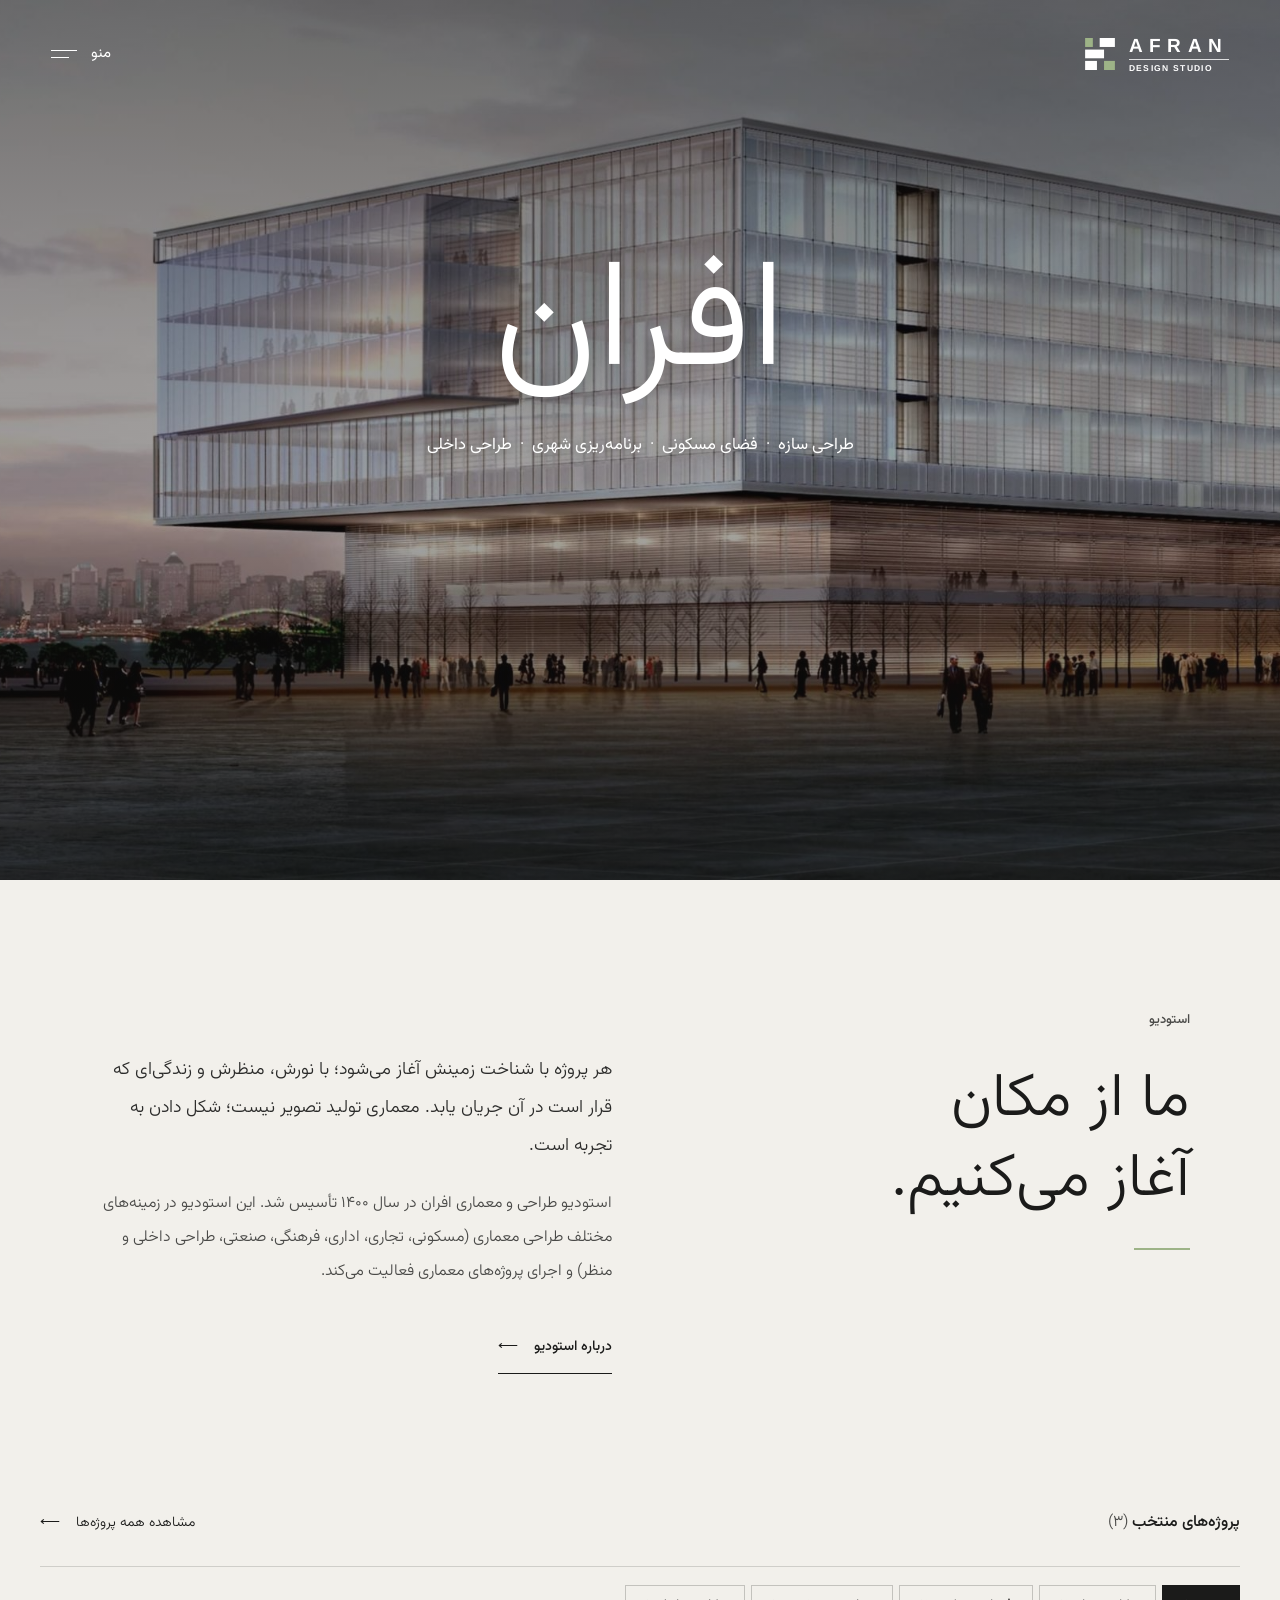
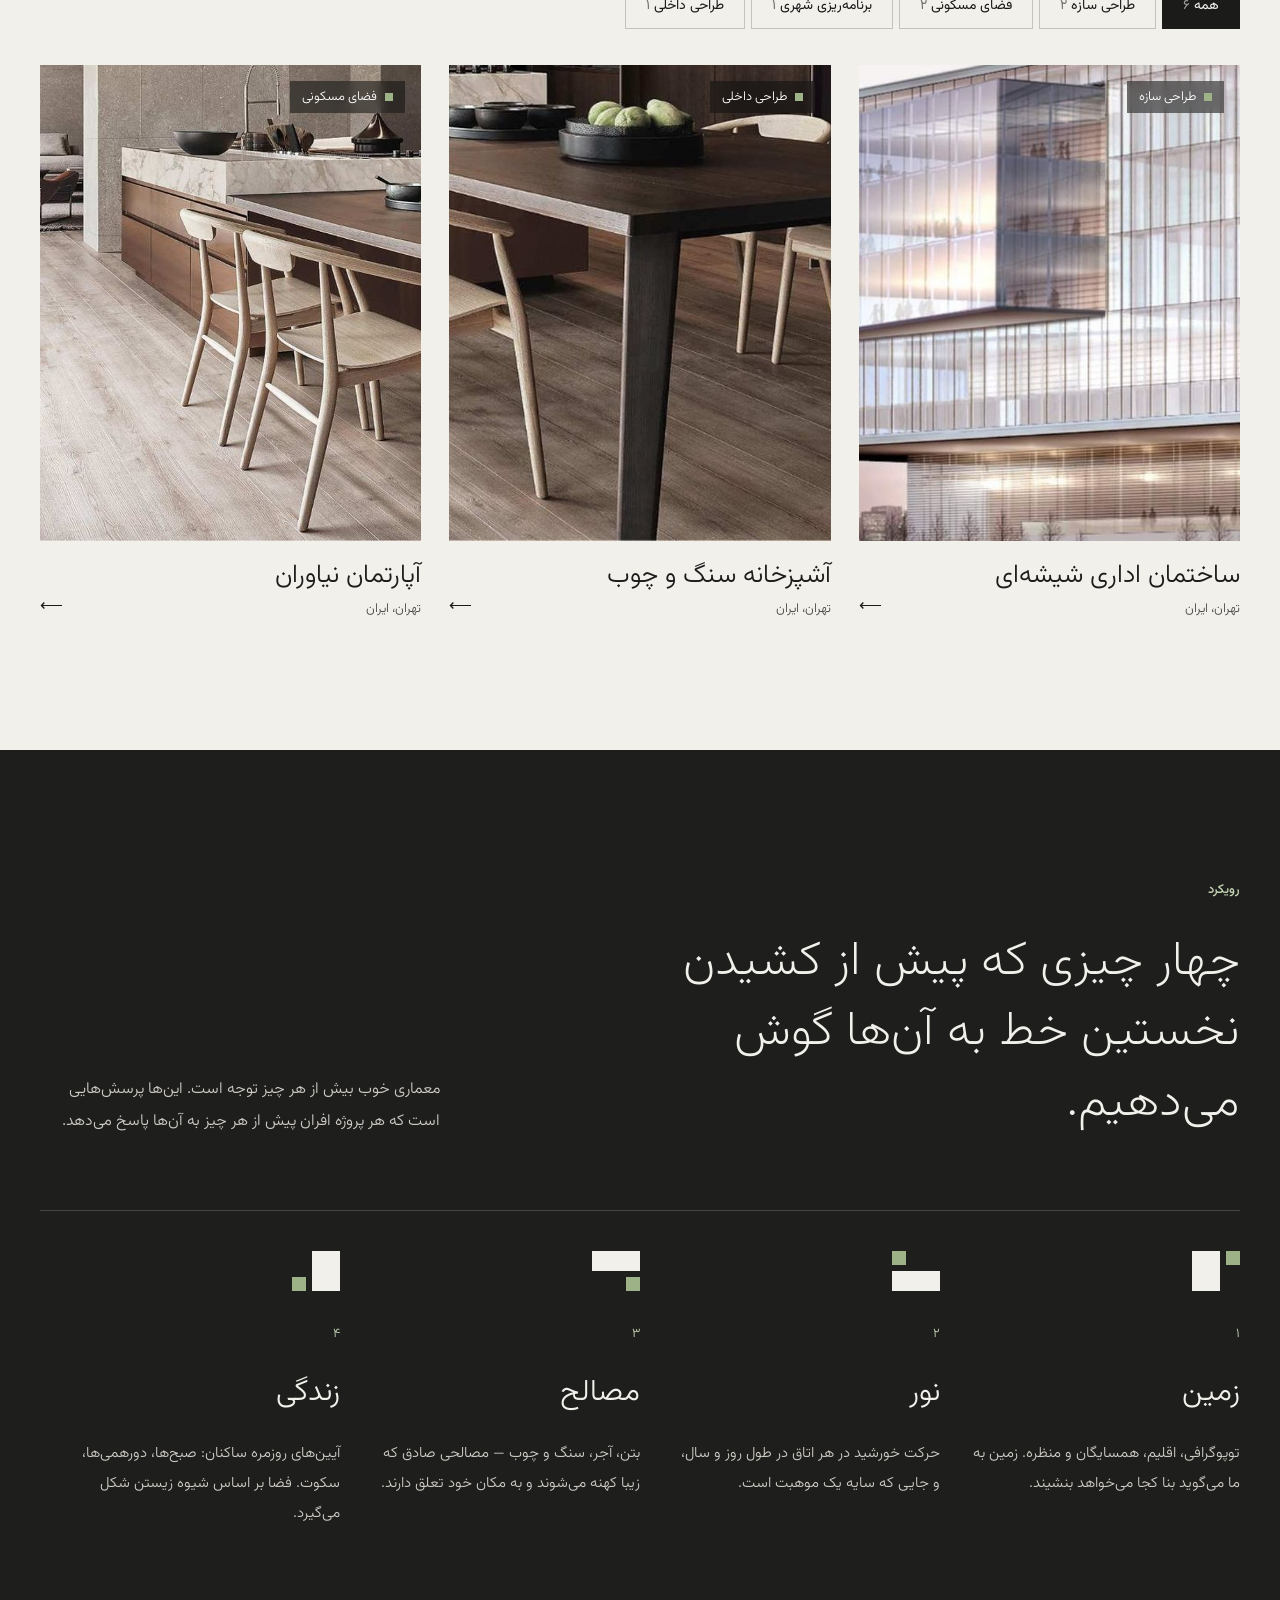
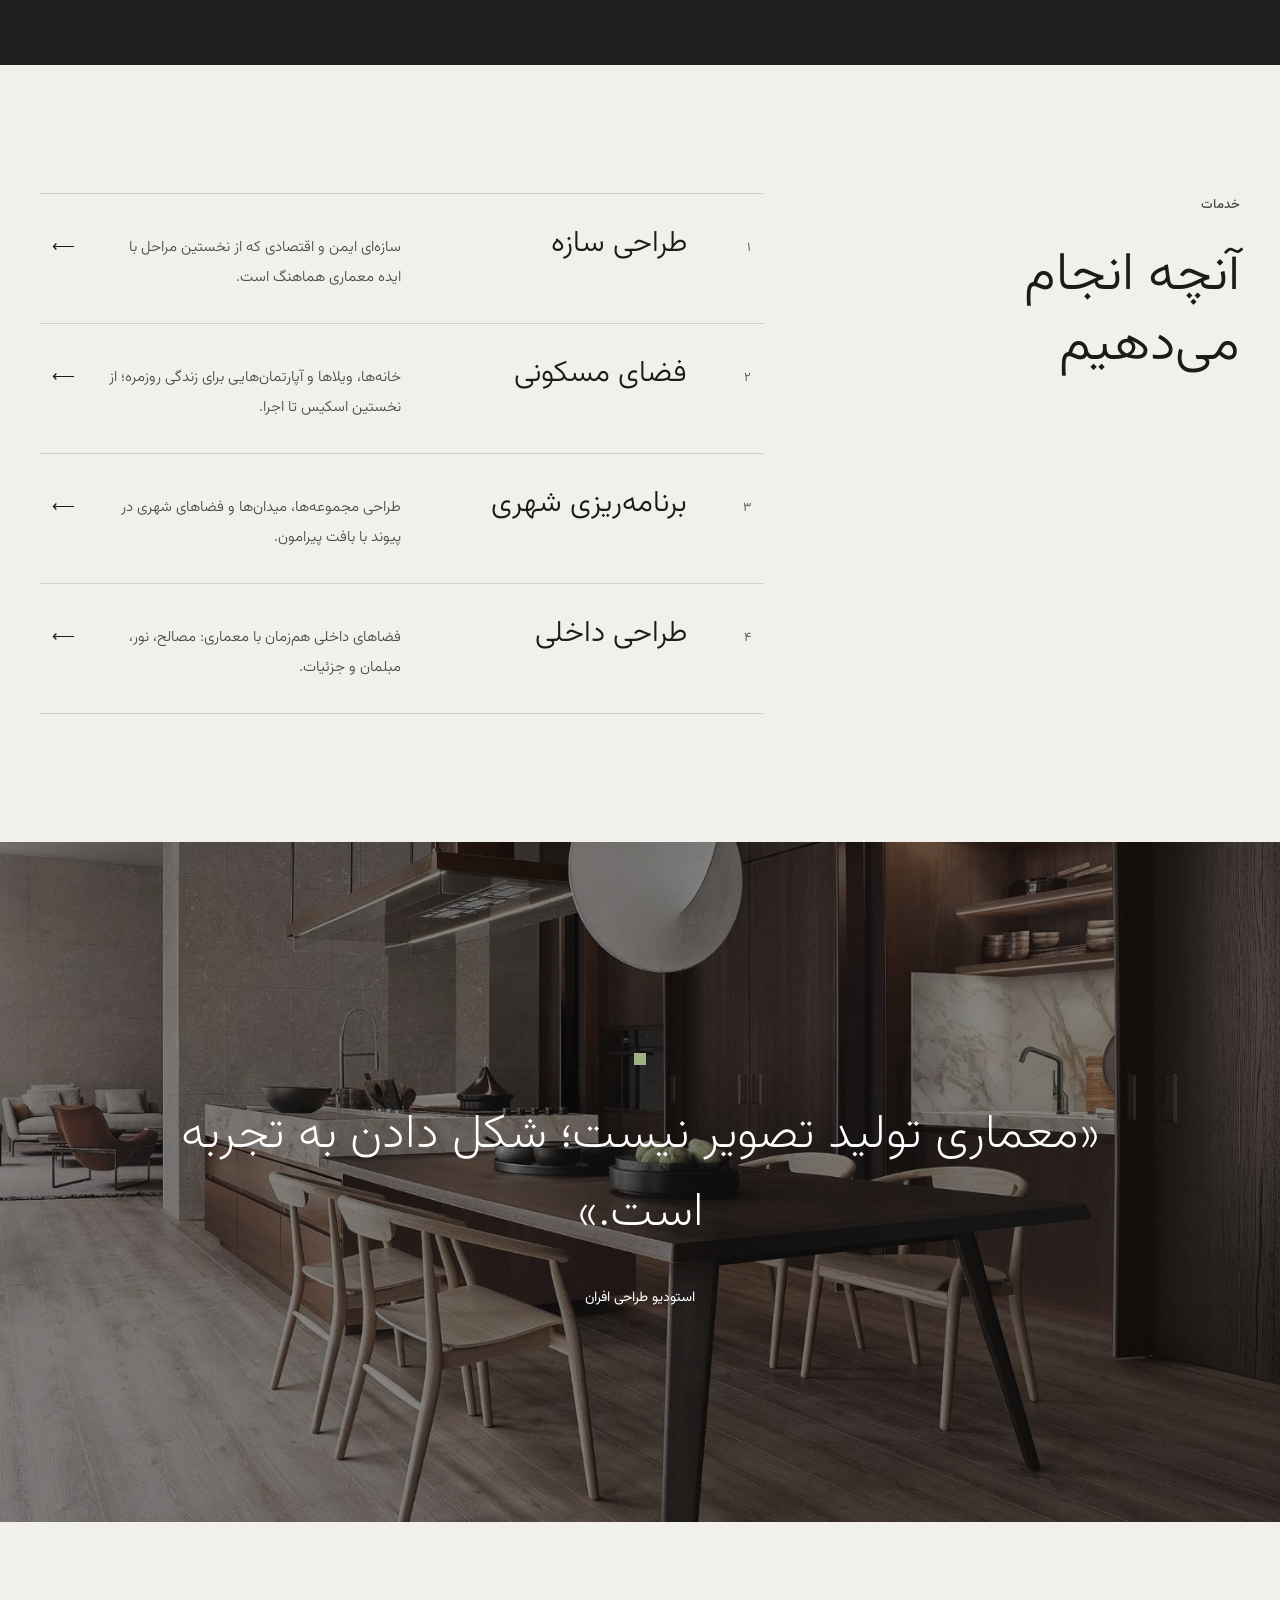
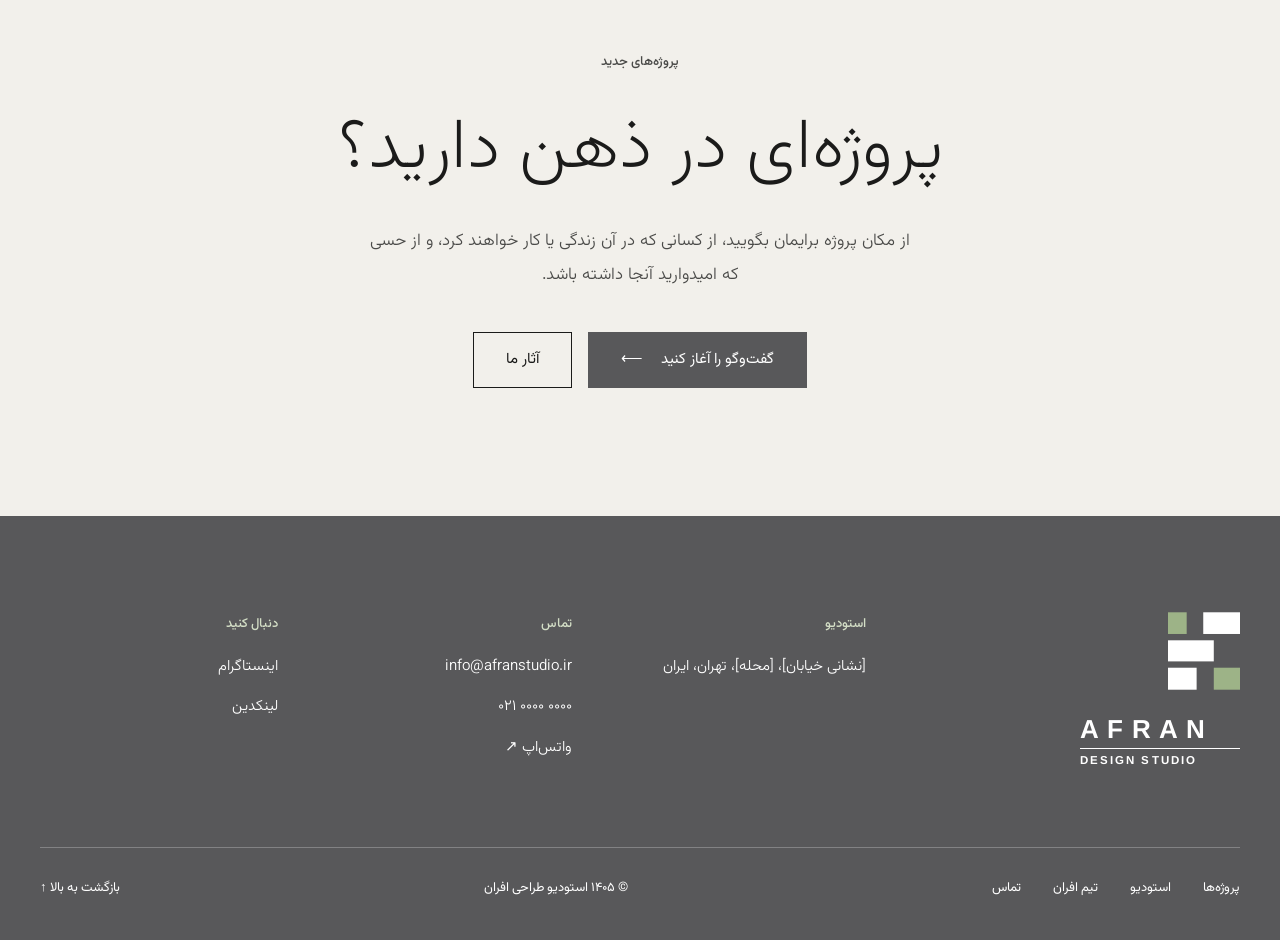
==== index.html @ 14a71261 "Add Persian RTL website pages, styles and scripts Home, projects index with service filters and grid" ====
<!doctype html>
<html lang="fa" dir="rtl">
<head>
  <meta charset="utf-8">
  <meta name="viewport" content="width=device-width, initial-scale=1">
  <title>استودیو طراحی و معماری افران</title>
  <meta name="description" content="استودیو طراحی و معماری افران — طراحی سازه، فضای مسکونی، برنامه‌ریزی شهری و طراحی داخلی.">
  <meta name="theme-color" content="#58585A">
  <meta property="og:type" content="website">
  <meta property="og:title" content="استودیو طراحی و معماری افران">
  <meta property="og:image" content="assets/images/projects/glass-office-dusk.jpg">
  <link rel="icon" href="assets/images/site/favicon.svg" type="image/svg+xml">
  <link rel="preload" href="assets/fonts/vazirmatn-arabic-300-normal.woff2" as="font" type="font/woff2" crossorigin>
  <link rel="stylesheet" href="assets/css/main.css">
</head>
<body data-page="home">
  <a class="skip-link" href="#main">پرش به محتوا</a>
  <div data-header="over"></div>

  <main id="main">
    <section class="hero" aria-labelledby="hero-title">
      <img class="hero__img" data-src="hero.image" data-alt="hero.image_alt" src="assets/images/projects/glass-office-dusk.jpg" alt="" fetchpriority="high">
      <div class="hero__shade"></div>
      <div class="hero__center">
        <h1 class="hero__title" id="hero-title" data-text="hero.title">افران</h1>
        <p class="hero__subtitle" data-text="hero.subtitle"></p>
      </div>
    </section>

    <section class="section container container--narrow">
      <div class="intro">
        <div class="intro__head">
          <span class="eyebrow">استودیو</span>
          <h2 class="h-1 pre-line" data-text="intro.heading"></h2>
          <span class="rule"></span>
        </div>
        <div class="intro__body">
          <p class="lead" data-text="intro.lead"></p>
          <p class="text" data-text="intro.text"></p>
          <a class="link-arrow" href="studio.html">درباره استودیو <span aria-hidden="true">⟵</span></a>
        </div>
      </div>
    </section>

    <section class="container" style="padding-bottom: var(--section)" aria-labelledby="projects-title">
      <div class="section-head">
        <h2 class="section-head__title"><span id="projects-title" data-text="projects_heading">پروژه‌های منتخب</span> <span class="section-head__count" id="home-count"></span></h2>
        <a href="projects.html">مشاهده همه پروژه‌ها <span aria-hidden="true">⟵</span></a>
      </div>
      <div class="chips" id="home-filters" role="group" aria-label="فیلتر بر اساس خدمت" style="padding: 18px 0 36px"></div>
      <div class="cards" id="home-cards" aria-live="polite"></div>
    </section>

    <section class="dark" id="approach" aria-labelledby="approach-title">
      <div class="container section">
        <div class="approach__head">
          <div style="flex: 1 1 420px">
            <span class="eyebrow">رویکرد</span>
            <h2 class="approach__heading" id="approach-title" data-text="approach.heading"></h2>
          </div>
          <p class="approach__text" data-text="approach.text"></p>
        </div>
        <div class="approach__grid" id="principles"></div>
      </div>
    </section>

    <section class="section container" id="services" aria-labelledby="services-title">
      <div class="services">
        <div class="services__head">
          <span class="eyebrow">خدمات</span>
          <h2 class="h-2" id="services-title" data-text="services_heading"></h2>
        </div>
        <div class="services__list" id="services-list"></div>
      </div>
    </section>

    <section class="quote-band">
      <img data-src="quote.image" data-alt="quote.image_alt" src="assets/images/projects/stone-wood-kitchen.jpg" alt="" loading="lazy">
      <div class="quote-band__shade"></div>
      <figure>
        <span class="dot" style="width: 12px; height: 12px"></span>
        <blockquote data-text="quote.text" data-quote></blockquote>
        <figcaption data-text="quote.caption"></figcaption>
      </figure>
    </section>

    <section class="section container container--narrow cta">
      <span class="eyebrow">پروژه‌های جدید</span>
      <h2 class="cta__heading" data-text="cta.heading"></h2>
      <p class="cta__text" data-text="cta.text"></p>
      <div class="cta__actions">
        <a class="btn" href="contact.html">گفت‌وگو را آغاز کنید <span aria-hidden="true">⟵</span></a>
        <a class="btn btn--outline" href="projects.html">آثار ما</a>
      </div>
    </section>
  </main>

  <div data-footer></div>
  <script src="assets/js/app.js" defer></script>
</body>
</html>
---- assets/css/main.css ----
/* ==========================================================================
   Afran Design Studio — main stylesheet (RTL, Persian)
   ========================================================================== */

/* ---------- Fonts (self-hosted) ---------- */
@font-face { font-family: "Vazirmatn"; font-style: normal; font-display: swap; font-weight: 200; src: url(../fonts/vazirmatn-arabic-200-normal.woff2) format("woff2"); unicode-range: U+0600-06FF, U+0750-077F, U+0870-08FF, U+200C-200E, U+2010-2011, U+204F, U+2E41, U+FB50-FDFF, U+FE70-FEFC; }
@font-face { font-family: "Vazirmatn"; font-style: normal; font-display: swap; font-weight: 300; src: url(../fonts/vazirmatn-arabic-300-normal.woff2) format("woff2"); unicode-range: U+0600-06FF, U+0750-077F, U+0870-08FF, U+200C-200E, U+2010-2011, U+204F, U+2E41, U+FB50-FDFF, U+FE70-FEFC; }
@font-face { font-family: "Vazirmatn"; font-style: normal; font-display: swap; font-weight: 400; src: url(../fonts/vazirmatn-arabic-400-normal.woff2) format("woff2"); unicode-range: U+0600-06FF, U+0750-077F, U+0870-08FF, U+200C-200E, U+2010-2011, U+204F, U+2E41, U+FB50-FDFF, U+FE70-FEFC; }
@font-face { font-family: "Vazirmatn"; font-style: normal; font-display: swap; font-weight: 500; src: url(../fonts/vazirmatn-arabic-500-normal.woff2) format("woff2"); unicode-range: U+0600-06FF, U+0750-077F, U+0870-08FF, U+200C-200E, U+2010-2011, U+204F, U+2E41, U+FB50-FDFF, U+FE70-FEFC; }
@font-face { font-family: "Vazirmatn"; font-style: normal; font-display: swap; font-weight: 200; src: url(../fonts/vazirmatn-latin-200-normal.woff2) format("woff2"); unicode-range: U+0000-00FF, U+0131, U+0152-0153, U+02BB-02BC, U+02C6, U+02DA, U+02DC, U+0304, U+0308, U+0329, U+2000-206F, U+20AC, U+2122, U+2190-2199, U+2212, U+2215, U+27F5-27F6, U+FEFF, U+FFFD; }
@font-face { font-family: "Vazirmatn"; font-style: normal; font-display: swap; font-weight: 300; src: url(../fonts/vazirmatn-latin-300-normal.woff2) format("woff2"); unicode-range: U+0000-00FF, U+0131, U+0152-0153, U+02BB-02BC, U+02C6, U+02DA, U+02DC, U+0304, U+0308, U+0329, U+2000-206F, U+20AC, U+2122, U+2190-2199, U+2212, U+2215, U+27F5-27F6, U+FEFF, U+FFFD; }
@font-face { font-family: "Vazirmatn"; font-style: normal; font-display: swap; font-weight: 400; src: url(../fonts/vazirmatn-latin-400-normal.woff2) format("woff2"); unicode-range: U+0000-00FF, U+0131, U+0152-0153, U+02BB-02BC, U+02C6, U+02DA, U+02DC, U+0304, U+0308, U+0329, U+2000-206F, U+20AC, U+2122, U+2190-2199, U+2212, U+2215, U+27F5-27F6, U+FEFF, U+FFFD; }
@font-face { font-family: "Vazirmatn"; font-style: normal; font-display: swap; font-weight: 500; src: url(../fonts/vazirmatn-latin-500-normal.woff2) format("woff2"); unicode-range: U+0000-00FF, U+0131, U+0152-0153, U+02BB-02BC, U+02C6, U+02DA, U+02DC, U+0304, U+0308, U+0329, U+2000-206F, U+20AC, U+2122, U+2190-2199, U+2212, U+2215, U+27F5-27F6, U+FEFF, U+FFFD; }
@font-face { font-family: "Arimo"; font-style: normal; font-display: swap; font-weight: 700; src: url(../fonts/arimo-latin-700-normal.woff2) format("woff2"); }

/* ---------- Tokens ---------- */
:root {
  --paper: #F2F0EB;
  --stone: #E8E5DE;
  --stone-deep: #D6D2C9;
  --ink: #1B1B1A;
  --ink-2: #2B2B2A;
  --ink-soft: #4A4A48;
  --night: #1E1E1D;
  --night-text: #CFCCC5;
  --graphite: #58585A;      /* logo grey */
  --sage: #9DB387;          /* logo green */
  --sage-mist: #D3DEC6;     /* labels on graphite */
  --sage-light: #C5D4B4;    /* labels on night */
  --sage-deep: #5D7449;     /* focus */
  --line: rgba(27, 27, 26, 0.16);
  --line-strong: rgba(27, 27, 26, 0.22);
  --line-light: rgba(255, 255, 255, 0.25);

  --font: "Vazirmatn", Tahoma, sans-serif;
  --font-logo: "Arimo", Arial, sans-serif;

  --max: 1320px;
  --gutter: clamp(20px, 4vw, 40px);
  --header-pad: clamp(20px, 4vw, 56px);
  --section: clamp(88px, 10vw, 150px);
  --ease: cubic-bezier(.2, .7, .2, 1);
}

/* ---------- Base ---------- */
*, *::before, *::after { box-sizing: border-box; }
html { -webkit-text-size-adjust: 100%; scroll-behavior: smooth; }
@media (prefers-reduced-motion: reduce) { html { scroll-behavior: auto; } *, *::before, *::after { transition: none !important; animation: none !important; } }
body {
  margin: 0;
  font-family: var(--font);
  font-weight: 300;
  color: var(--ink);
  background: var(--paper);
  line-height: 1.9;
  text-rendering: optimizeLegibility;
}
img { display: block; max-width: 100%; }
a { color: inherit; text-decoration: none; }
a:hover { opacity: .72; }
button, input, textarea, select { font: inherit; color: inherit; }
h1, h2, h3, p, figure, blockquote, dl, dd, ol, ul { margin: 0; }
ol, ul { padding: 0; list-style: none; }
:focus-visible { outline: 2px solid var(--sage-deep); outline-offset: 3px; }
.visually-hidden { position: absolute !important; width: 1px; height: 1px; overflow: hidden; clip: rect(0 0 0 0); white-space: nowrap; }
.skip-link { position: absolute; top: -100px; right: 16px; z-index: 100; background: var(--ink); color: #fff; padding: 10px 16px; }
.skip-link:focus { top: 16px; }

.container { max-width: var(--max); margin-inline: auto; padding-inline: var(--gutter); }
.container--narrow { max-width: 1180px; }
.section { padding-block: var(--section); }
.eyebrow { display: block; font-size: 13px; font-weight: 500; color: var(--ink-soft); }
.rule { display: block; width: 56px; height: 2px; background: var(--sage); }
.dot { display: inline-block; width: 10px; height: 10px; background: var(--sage); flex: none; }
.pre-line { white-space: pre-line; }
.arrow { display: inline-block; }

.h-display { font-weight: 200; font-size: clamp(56px, 8vw, 116px); line-height: 1.12; }
.h-1 { font-weight: 300; font-size: clamp(40px, 4.8vw, 64px); line-height: 1.3; }
.h-2 { font-weight: 300; font-size: clamp(36px, 4.2vw, 54px); line-height: 1.3; }
.lead { font-size: 18px; line-height: 2.1; color: var(--ink-2); }
.text { font-size: 16px; line-height: 2.1; color: var(--ink-soft); }
.text + .text, .lead + .text { margin-top: 22px; }

/* Buttons & links */
.btn {
  display: inline-flex; align-items: center; gap: 18px; min-height: 56px;
  padding: 0 32px; font-size: 15px; font-weight: 400; border: 1px solid transparent; cursor: pointer;
  background: var(--graphite); color: #fff; transition: background .25s;
}
.btn:hover { opacity: 1; background: #464648; }
.btn--outline { background: transparent; color: var(--ink); border-color: var(--ink); }
.btn--outline:hover { background: var(--stone); }
.link-arrow { display: inline-flex; align-items: center; gap: 16px; padding: 12px 0; font-size: 14px; font-weight: 500; border-bottom: 1px solid var(--ink); }

/* ---------- Logo ---------- */
.logo { display: inline-flex; align-items: center; gap: 14px; direction: ltr; font-family: var(--font-logo); }
.logo svg { width: 30px; height: 32px; flex: none; }
.logo__word { display: flex; flex-direction: column; gap: 4px; }
.logo__name { font-size: 19px; font-weight: 700; letter-spacing: .34em; line-height: 1; }
.logo__line { height: 1px; background: currentColor; opacity: .8; }
.logo__sub { font-size: 8.5px; font-weight: 700; letter-spacing: .16em; line-height: 1; }
.logo .b-g { fill: var(--sage); }
.logo .b-w { fill: currentColor; }
.logo--light .b-w { fill: var(--graphite); }

/* ---------- Header ---------- */
.site-header {
  position: relative; z-index: 20;
  display: flex; align-items: center; justify-content: space-between; gap: 24px;
  padding: 32px var(--header-pad);
}
.site-header--over { position: absolute; top: 0; left: 0; right: 0; color: #fff; }
.menu-toggle {
  display: inline-flex; align-items: center; gap: 14px; min-height: 44px; min-width: 44px;
  background: none; border: 0; padding: 0; cursor: pointer; font-size: 15px; font-weight: 400;
}
.menu-toggle__bars { display: flex; flex-direction: column; gap: 6px; width: 26px; }
.menu-toggle__bars span { height: 1px; background: currentColor; }
.menu-toggle__bars span:last-child { width: 70%; align-self: flex-end; }

/* ---------- Side-panel menu ---------- */
.menu { position: fixed; inset: 0; z-index: 50; visibility: hidden; }
.menu.is-open { visibility: visible; }
.menu__overlay { position: absolute; inset: 0; height: 100%; background: rgba(18, 17, 16, .6); opacity: 0; transition: opacity .4s var(--ease); border: 0; padding: 0; width: 100%; cursor: pointer; }
.menu__panel {
  position: absolute; top: 0; right: 0; bottom: 0; width: min(560px, 88vw);
  background: var(--paper); color: var(--ink);
  padding: 36px clamp(24px, 4vw, 56px) 40px;
  display: flex; flex-direction: column; justify-content: space-between; gap: 32px; overflow-y: auto;
  transform: translateX(100%); transition: transform .5s var(--ease);
}
.menu.is-open .menu__overlay { opacity: 1; }
.menu.is-open .menu__panel { transform: none; }
.menu__top { display: flex; justify-content: space-between; align-items: center; }
.menu__close { display: inline-flex; align-items: center; gap: 12px; min-height: 44px; background: none; border: 0; cursor: pointer; font-size: 15px; font-weight: 400; padding: 0; }
.menu__nav { border-top: 1px solid var(--line); }
.menu__link { display: flex; align-items: center; justify-content: space-between; gap: 16px; padding: 18px 0; border-bottom: 1px solid var(--line); transition: opacity .3s; }
.menu__nav:hover .menu__link { opacity: .45; }
.menu__nav .menu__link:hover, .menu__link:focus-visible { opacity: 1; }
.menu__link-main { display: flex; align-items: center; gap: 20px; }
.menu__link-label { font-size: clamp(36px, 4vw, 48px); font-weight: 200; line-height: 1.3; }
.menu__link-note { font-size: 13px; color: var(--ink-soft); }
.menu__link[aria-current="page"] .menu__link-label { font-weight: 300; }
.menu__link .dot--graphite { background: var(--graphite); }
.menu__contact { display: flex; flex-direction: column; gap: 14px; font-size: 14px; color: var(--ink-soft); }
.menu__contact-links { display: flex; flex-wrap: wrap; gap: 10px 28px; color: var(--ink); }
body.menu-open { overflow: hidden; }

/* ---------- Hero ---------- */
.hero { position: relative; height: min(880px, 100svh); min-height: 560px; background: #2A2826; overflow: hidden; color: #fff; }
.hero__img { position: absolute; inset: 0; width: 100%; height: 100%; object-fit: cover; }
.hero__shade { position: absolute; inset: 0; background: linear-gradient(180deg, rgba(18,17,16,.6) 0%, rgba(18,17,16,.42) 40%, rgba(18,17,16,.38) 60%, rgba(18,17,16,.7) 100%); }
.hero__center { position: absolute; inset-inline: 0; top: 40%; transform: translateY(-50%); text-align: center; padding: 0 20px; }
.hero__title { font-weight: 300; font-size: clamp(84px, 12vw, 180px); line-height: 1.1; text-shadow: 0 2px 30px rgba(0,0,0,.35); }
.hero__subtitle { margin-top: 18px; font-size: clamp(13px, 1.3vw, 18px); font-weight: 400; white-space: pre; text-shadow: 0 1px 12px rgba(0,0,0,.5); }
@media (max-width: 640px) { .hero__subtitle { white-space: normal; } }

/* ---------- Home: intro ---------- */
.intro { display: flex; flex-wrap: wrap; gap: 48px 96px; align-items: flex-start; }
.intro__head { flex: 1 1 340px; display: flex; flex-direction: column; gap: 28px; }
.intro__body { flex: 1 1 380px; padding-top: 44px; }
.intro__body .link-arrow { margin-top: 34px; }

/* ---------- Section head (title + link) ---------- */
.section-head { display: flex; justify-content: space-between; align-items: baseline; gap: 16px; flex-wrap: wrap; padding-bottom: 20px; border-bottom: 1px solid var(--line); }
.section-head__title { font-size: 16px; font-weight: 500; }
.section-head__count { color: var(--ink-soft); font-weight: 300; }
.section-head a { display: inline-flex; align-items: center; gap: 16px; font-size: 14px; min-height: 44px; }

/* ---------- Filter chips ---------- */
.chips { display: flex; flex-wrap: wrap; gap: 6px; }
.chip {
  min-height: 44px; padding: 0 20px; border: 1px solid var(--line-strong); background: transparent;
  font-size: 14px; font-weight: 400; cursor: pointer; transition: background .2s, color .2s;
}
.chip:hover { background: var(--stone); }
.chip[aria-pressed="true"] { background: var(--ink); border-color: var(--ink); color: var(--paper); }
.chip__count { opacity: .6; margin-inline-start: 4px; }

/* ---------- Project cards ---------- */
.cards { display: grid; grid-template-columns: repeat(auto-fill, minmax(min(320px, 100%), 1fr)); gap: 56px 28px; }
.card { display: flex; flex-direction: column; gap: 18px; }
.card:hover { opacity: 1; }
.card__media { position: relative; aspect-ratio: 4 / 5; overflow: hidden; background: var(--stone-deep); }
.card__media img { width: 100%; height: 100%; object-fit: cover; transition: transform 1.2s var(--ease); }
.card:hover .card__media img { transform: scale(1.045); }
.card__tag { position: absolute; top: 16px; right: 16px; display: inline-flex; align-items: center; gap: 8px; padding: 4px 12px; font-size: 13px; color: #fff; background: rgba(18,17,16,.55); backdrop-filter: blur(4px); }
.card__tag .dot { width: 8px; height: 8px; }
.card__meta { display: flex; justify-content: space-between; align-items: flex-end; gap: 12px; }
.card__title { display: block; font-size: 26px; font-weight: 300; line-height: 1.3; }
.card__place { display: block; font-size: 13px; color: var(--ink-soft); margin-top: 4px; }
.empty { padding: 48px 0; color: var(--ink-soft); }

/* ---------- Approach (dark) ---------- */
.dark { background: var(--night); color: var(--paper); }
.dark .eyebrow { color: var(--sage-light); }
.approach__head { display: flex; flex-wrap: wrap; gap: 32px 96px; align-items: flex-end; justify-content: space-between; }
.approach__heading { font-weight: 200; font-size: clamp(34px, 3.8vw, 52px); line-height: 1.45; max-width: 680px; margin-top: 24px; }
.approach__text { flex: 1 1 300px; max-width: 400px; font-size: 16px; line-height: 2; color: var(--night-text); }
.approach__grid { display: grid; grid-template-columns: repeat(auto-fit, minmax(220px, 1fr)); margin-top: 72px; border-top: 1px solid rgba(242,240,235,.18); }
.principle { padding: 40px 0 8px 32px; display: flex; flex-direction: column; gap: 18px; }
.principle svg { width: 48px; height: 40px; }
.principle__num { font-size: 13px; color: var(--sage-light); }
.principle__title { font-weight: 300; font-size: 30px; }
.principle__text { font-size: 15px; line-height: 2; color: var(--night-text); max-width: 290px; }

/* ---------- Services list ---------- */
.services { display: flex; flex-wrap: wrap; gap: 48px 96px; }
.services__head { flex: 1 1 300px; display: flex; flex-direction: column; gap: 24px; }
.services__list { flex: 2 1 560px; border-top: 1px solid var(--line); }
.service { display: flex; align-items: baseline; gap: 32px; padding: 30px 12px; border-bottom: 1px solid var(--line); flex-wrap: wrap; transition: background .25s; }
a.service:hover { background: var(--stone); opacity: 1; }
.service__num { font-size: 13px; color: var(--ink-soft); width: 32px; }
.service__title { flex: 1 1 220px; font-size: 30px; font-weight: 300; line-height: 1.3; }
.service__text { flex: 1 1 260px; font-size: 15px; line-height: 2; color: var(--ink-soft); }
.dark .services__list { border-color: rgba(242,240,235,.2); }
.dark .service { border-color: rgba(242,240,235,.2); }
.dark .service__num { color: var(--sage-light); }
.dark .service__text { color: var(--night-text); }

/* ---------- Quote band ---------- */
.quote-band { position: relative; height: 680px; overflow: hidden; background: #2A2826; color: #fff; }
.quote-band img { position: absolute; inset: 0; width: 100%; height: 100%; object-fit: cover; }
.quote-band__shade { position: absolute; inset: 0; background: rgba(18,17,16,.5); }
.quote-band figure { position: relative; height: 100%; display: flex; flex-direction: column; align-items: center; justify-content: center; gap: 32px; text-align: center; padding: 0 24px; }
.quote-band blockquote { font-weight: 200; font-size: clamp(30px, 3.8vw, 52px); line-height: 1.6; max-width: 980px; }
.quote-band figcaption { font-size: 14px; font-weight: 400; }

/* ---------- CTA ---------- */
.cta { display: flex; flex-direction: column; align-items: center; text-align: center; gap: 28px; }
.cta__heading { font-weight: 200; font-size: clamp(42px, 5.6vw, 78px); line-height: 1.3; }
.cta__text { font-size: 17px; line-height: 2; color: var(--ink-soft); max-width: 540px; }
.cta__actions { display: flex; gap: 16px; flex-wrap: wrap; justify-content: center; margin-top: 12px; }
.cta-split { display: flex; flex-wrap: wrap; gap: 32px 80px; align-items: center; justify-content: space-between; }
.cta-split__heading { font-weight: 200; font-size: clamp(36px, 4.4vw, 60px); line-height: 1.45; max-width: 640px; }
.cta-split__actions { display: flex; gap: 14px; flex-wrap: wrap; }

/* ---------- Footer ---------- */
.site-footer { background: var(--graphite); color: #fff; }
.site-footer__inner { padding-block: 96px 40px; display: flex; flex-direction: column; gap: 80px; }
.site-footer__cols { display: flex; flex-wrap: wrap; gap: 56px; justify-content: space-between; }
.footer-brand { flex: 1 1 260px; display: flex; flex-direction: column; align-items: flex-end; gap: 26px; direction: ltr; font-family: var(--font-logo); }
.footer-brand svg { width: 72px; height: 78px; }
.footer-brand .b-g { fill: var(--sage); }
.footer-brand .b-w { fill: #fff; }
.footer-brand__word { display: flex; flex-direction: column; gap: 6px; width: 160px; }
.footer-brand__name { font-size: 26px; font-weight: 700; letter-spacing: .32em; line-height: 1; }
.footer-brand__line { height: 1px; background: #fff; }
.footer-brand__sub { font-size: 11.5px; font-weight: 700; letter-spacing: .18em; line-height: 1; }
.footer-col { flex: 1 1 180px; display: flex; flex-direction: column; gap: 12px; font-size: 15px; line-height: 1.9; }
.footer-col__title { font-size: 13px; font-weight: 500; color: var(--sage-mist); margin-bottom: 4px; }
.site-footer__bottom { display: flex; flex-wrap: wrap; gap: 16px 40px; justify-content: space-between; padding-top: 28px; border-top: 1px solid var(--line-light); font-size: 13px; font-weight: 400; }
.site-footer__bottom nav { display: flex; gap: 32px; flex-wrap: wrap; }

/* ---------- Page header (inner pages) ---------- */
.page-head { display: flex; flex-wrap: wrap; gap: 32px 96px; align-items: flex-end; justify-content: space-between; padding-block: clamp(56px, 8vw, 112px) clamp(48px, 6vw, 72px); }
.page-head__title { display: flex; flex-direction: column; gap: 20px; }
.page-head__text { max-width: 480px; font-size: 17px; line-height: 2.1; color: var(--ink-soft); }

/* ---------- Projects index ---------- */
.toolbar { display: flex; flex-wrap: wrap; justify-content: space-between; align-items: center; gap: 16px; padding: 18px 0; border-top: 1px solid var(--line); border-bottom: 1px solid var(--line); }
.view-toggle { display: flex; gap: 6px; }
.view-toggle button { width: 44px; height: 44px; border: 1px solid var(--line-strong); background: transparent; cursor: pointer; display: inline-flex; align-items: center; justify-content: center; }
.view-toggle button[aria-pressed="true"] { border-color: var(--ink); }
.view-toggle svg { width: 16px; height: 16px; stroke: var(--ink); fill: none; }
.works { padding-block: 48px var(--section); }
.works--grid { display: flex; flex-wrap: wrap; gap: 64px 28px; }
.works--grid .card { flex: 1 1 340px; }
.works--grid .card--wide { flex: 1 1 560px; }
.works--grid .card--wide .card__media { aspect-ratio: 16 / 11; }
.works--list .card { display: none; }
.works-list { padding-bottom: var(--section); }
.works-list__head { display: flex; gap: 24px; padding: 14px 12px; font-size: 13px; font-weight: 500; color: var(--ink-soft); border-bottom: 1px solid var(--line); }
.row { display: flex; gap: 24px; align-items: center; padding: 18px 12px; border-bottom: 1px solid var(--line); flex-wrap: wrap; transition: background .25s; }
.row:hover { background: var(--stone); opacity: 1; }
.row__num { width: 48px; font-size: 13px; color: var(--ink-soft); }
.row__title { flex: 2 1 220px; font-size: 26px; font-weight: 300; }
.row__meta { flex: 1 1 140px; font-size: 14px; color: var(--ink-soft); }
.row img { width: 120px; height: 80px; object-fit: cover; }
.col-num { width: 48px; } .col-title { flex: 2 1 0; } .col-meta { flex: 1 1 0; } .col-img { width: 120px; }
@media (max-width: 860px) { .works-list__head { display: none; } }

/* ---------- Project detail ---------- */
.project-hero { position: relative; height: min(860px, 100svh); min-height: 560px; overflow: hidden; background: #2A2826; color: #fff; }
.project-hero__bottom { position: absolute; inset-inline: 0; bottom: 0; padding: 0 var(--header-pad) 56px; display: flex; flex-wrap: wrap; align-items: flex-end; justify-content: space-between; gap: 24px; }
.project-hero__back { font-size: 14px; }
.project-hero__title { font-weight: 200; font-size: clamp(52px, 8vw, 120px); line-height: 1.2; margin-top: 16px; text-shadow: 0 2px 24px rgba(0,0,0,.3); }
.project-hero__place { display: flex; align-items: center; gap: 14px; font-size: 15px; padding-bottom: 18px; }
.story { display: flex; flex-wrap: wrap; gap: 56px 96px; align-items: flex-start; }
.facts { flex: 1 1 300px; border-top: 1px solid var(--line); }
.facts div { display: flex; justify-content: space-between; gap: 16px; padding: 16px 0; border-bottom: 1px solid var(--line); }
.facts dt { font-size: 13px; font-weight: 500; color: var(--ink-soft); }
.facts dd { font-size: 15px; font-weight: 400; text-align: end; }
.story__body { flex: 2 1 520px; display: flex; flex-direction: column; gap: 28px; }
.story__summary { font-weight: 300; font-size: clamp(28px, 3.2vw, 42px); line-height: 1.6; }
.story__body p:not(.story__summary) { font-size: 17px; line-height: 2.1; color: var(--ink-2); }

.slideshow { max-width: 1440px; margin-inline: auto; padding-inline: var(--gutter); display: flex; flex-direction: column; gap: 22px; }
.slideshow__stage { position: relative; aspect-ratio: 16 / 9; overflow: hidden; background: #2A2826; }
.slideshow__stage img { position: absolute; inset: 0; width: 100%; height: 100%; object-fit: cover; opacity: 0; transition: opacity .6s var(--ease); }
.slideshow__stage img.is-active { opacity: 1; }
.slideshow__zone { position: absolute; top: 0; bottom: 0; width: 30%; border: 0; background: transparent; cursor: pointer; padding: 0; }
.slideshow__zone--prev { right: 0; cursor: e-resize; }
.slideshow__zone--next { left: 0; cursor: w-resize; }
.slideshow__bar { display: flex; flex-wrap: wrap; justify-content: space-between; align-items: center; gap: 20px; }
.slideshow__caption { font-size: 14px; color: var(--ink-soft); }
.slideshow__controls { display: flex; align-items: center; gap: 22px; }
.slideshow__bars { display: flex; gap: 6px; }
.slideshow__bars span { width: 28px; height: 2px; background: rgba(27,27,26,.2); transition: background .3s; }
.slideshow__bars span.is-active { background: var(--ink); }
.slideshow__count { font-size: 14px; }
.slideshow__count span { color: var(--ink-soft); }
.slideshow__btns { display: flex; gap: 6px; }
.slideshow__btns button { width: 44px; height: 44px; border: 1px solid rgba(27,27,26,.3); background: transparent; cursor: pointer; font-size: 16px; }
.slideshow__btns button:last-child { background: var(--ink); color: var(--paper); border-color: var(--ink); }

.pull-quote { display: flex; flex-direction: column; align-items: center; gap: 28px; text-align: center; }
.pull-quote blockquote { font-weight: 200; font-size: clamp(28px, 3.2vw, 42px); line-height: 1.7; }
.pull-quote cite { font-style: normal; font-size: 14px; color: var(--ink-soft); }
.next-project { display: flex; flex-direction: column; align-items: center; gap: 18px; text-align: center; padding: clamp(80px, 9vw, 130px) 24px; background: var(--stone); }
.next-project:hover { opacity: 1; background: #E2DED6; }
.next-project__title { font-weight: 200; font-size: clamp(52px, 7vw, 104px); line-height: 1.2; }
.next-project__place { display: flex; align-items: center; gap: 12px; font-size: 15px; }
.next-project__place .dot { width: 8px; height: 8px; }

/* ---------- Studio ---------- */
.split { max-width: 1440px; margin-inline: auto; padding-inline: var(--gutter); display: flex; flex-wrap: wrap; gap: 28px; align-items: stretch; }
.split__img { flex: 2 1 560px; min-width: 0; height: 640px; object-fit: cover; }
.mark-card { flex: 1 1 340px; background: var(--graphite); color: #fff; padding: 48px 44px; display: flex; flex-direction: column; justify-content: space-between; gap: 48px; }
.mark-card svg { width: 120px; height: 130px; }
.mark-card .b-g { fill: var(--sage); } .mark-card .b-w { fill: #fff; }
.mark-card .eyebrow { color: var(--sage-mist); margin-bottom: 16px; }
.mark-card p { font-size: 24px; line-height: 1.8; }
.process-head { display: flex; flex-wrap: wrap; justify-content: space-between; gap: 24px; align-items: flex-end; }
.process-head p { max-width: 420px; font-size: 16px; line-height: 2; color: var(--ink-soft); }
.steps { display: grid; grid-template-columns: repeat(auto-fit, minmax(200px, 1fr)); border-top: 1px solid var(--ink); margin-top: 56px; counter-reset: step; }
.step { position: relative; padding: 28px 0 0 24px; display: flex; flex-direction: column; gap: 14px; }
.step::before { content: ""; position: absolute; top: -6px; right: 0; width: 11px; height: 11px; background: var(--sage); }
.step:nth-child(even)::before { background: var(--graphite); }
.step__num { font-size: 13px; color: var(--ink-soft); padding-top: 12px; }
.step__title { font-weight: 300; font-size: 26px; }
.step__text { font-size: 15px; line-height: 2; color: var(--ink-soft); }

/* ---------- Team ---------- */
.wide-img { width: 100%; aspect-ratio: 21 / 8; object-fit: cover; }
.stats { display: grid; grid-template-columns: repeat(auto-fit, minmax(200px, 1fr)); border-bottom: 1px solid var(--line); }
.stat { padding: 32px 0 32px 24px; display: flex; flex-direction: column; gap: 6px; }
.stat__value { font-size: 52px; font-weight: 200; line-height: 1.2; }
.stat__label { font-size: 14px; color: var(--ink-soft); }
.founder { display: flex; flex-wrap: wrap; gap: 48px 80px; align-items: center; }
.founder__photo { position: relative; flex: 1 1 420px; aspect-ratio: 4 / 5; max-height: 680px; overflow: hidden; background: #BFD3E0; }
.founder__photo img { width: 100%; height: 100%; object-fit: cover; }
.founder__photo .dot, .portrait .dot { position: absolute; right: 24px; top: 24px; width: 14px; height: 14px; }
.founder__body { flex: 1 1 420px; display: flex; flex-direction: column; gap: 22px; }
.founder__name { font-weight: 300; font-size: clamp(40px, 4.4vw, 60px); line-height: 1.3; }
.founder__bio p { font-size: 17px; line-height: 2.1; color: var(--ink-2); }
.founder__bio p + p { margin-top: 18px; }
.tags { display: flex; flex-wrap: wrap; gap: 10px; }
.tags li { padding: 6px 14px; border: 1px solid var(--line-strong); font-size: 13px; font-weight: 400; }
.founder__links { display: flex; gap: 24px; font-size: 14px; }
.founder__links a { border-bottom: 1px solid var(--ink); padding-bottom: 4px; }
.members-wrap { background: var(--stone); }
.members { display: grid; grid-template-columns: repeat(auto-fill, minmax(min(260px, 100%), 1fr)); gap: 56px 28px; margin-top: 56px; }
.member { display: flex; flex-direction: column; gap: 16px; }
.portrait { position: relative; aspect-ratio: 4 / 5; overflow: hidden; background: var(--stone-deep); transition: transform .6s var(--ease); }
.member:hover .portrait { transform: translateY(-6px); }
.portrait img, .portrait svg { position: absolute; inset: 0; width: 100%; height: 100%; object-fit: cover; }
.portrait .dot { width: 10px; height: 10px; right: 18px; top: 18px; }
.member__head { display: flex; justify-content: space-between; align-items: baseline; gap: 12px; }
.member__name { font-size: 22px; font-weight: 300; }
.member__role { font-size: 13px; color: var(--ink-soft); }
.member__bio { font-size: 14px; line-height: 1.9; color: var(--ink-soft); }

/* ---------- Contact ---------- */
.contact { display: flex; flex-wrap: wrap; gap: 72px 120px; padding-block: clamp(56px, 8vw, 112px) clamp(96px, 10vw, 140px); }
.contact__info { flex: 1 1 380px; display: flex; flex-direction: column; gap: 56px; }
.contact__head { display: flex; flex-direction: column; gap: 24px; }
.contact__title { font-weight: 200; font-size: clamp(44px, 5.6vw, 80px); line-height: 1.35; }
.details { border-top: 1px solid var(--line); }
.details div { display: flex; gap: 24px; padding: 20px 0; border-bottom: 1px solid var(--line); flex-wrap: wrap; }
.details dt { width: 110px; font-size: 13px; font-weight: 500; color: var(--ink-soft); padding-top: 4px; }
.details dd { font-size: 16px; line-height: 1.9; display: flex; flex-wrap: wrap; gap: 8px 24px; }
.details a.u { border-bottom: 1px solid var(--ink); }
.form { flex: 1 1 420px; display: flex; flex-direction: column; gap: 28px; background: var(--stone); padding: clamp(28px, 4vw, 56px); align-self: flex-start; }
.form__row { display: flex; flex-wrap: wrap; gap: 28px; }
.field { flex: 1 1 200px; display: flex; flex-direction: column; gap: 8px; font-size: 13px; font-weight: 400; color: var(--ink-soft); }
.field input, .field textarea { font-size: 16px; padding: 12px 0; border: 0; border-bottom: 1px solid var(--ink); background: transparent; color: var(--ink); border-radius: 0; }
.field textarea { resize: vertical; min-height: 140px; }
.form fieldset { border: 0; margin: 0; padding: 0; }
.form legend { font-size: 13px; font-weight: 400; color: var(--ink-soft); padding: 0; margin-bottom: 14px; }
.chip input { position: absolute; opacity: 0; pointer-events: none; }
label.chip { display: inline-flex; align-items: center; position: relative; }
label.chip:has(input:checked) { background: var(--ink); border-color: var(--ink); color: var(--paper); }
label.chip:has(input:focus-visible) { outline: 2px solid var(--sage-deep); outline-offset: 3px; }
.form__status { font-size: 15px; font-weight: 400; min-height: 1.9em; }
.form__status.is-ok { color: var(--sage-deep); }
.form__status.is-error { color: #A33A2B; }
.hp { position: absolute !important; width: 1px; height: 1px; overflow: hidden; clip: rect(0 0 0 0); white-space: nowrap; }

/* ---------- Placeholder loader ---------- */
[data-loading] { min-height: 40vh; }

/* ---------- Responsive ---------- */
@media (max-width: 860px) {
  .site-header { padding-block: 22px; }
  .intro__body { padding-top: 0; }
  .split__img { height: 420px; }
  .quote-band { height: 520px; }
  .principle { padding-left: 0; }
  .site-footer__inner { padding-block: 64px 32px; gap: 56px; }
  .footer-brand { align-items: flex-start; direction: rtl; }
  .footer-brand__word, .footer-brand svg { direction: ltr; }
}
@media (max-width: 520px) {
  .logo__name { font-size: 16px; }
  .logo__sub { font-size: 7px; }
  .logo svg { width: 26px; height: 28px; }
  .menu-toggle__label { display: none; }
  .row img { display: none; }
  .btn { width: 100%; justify-content: space-between; }
}
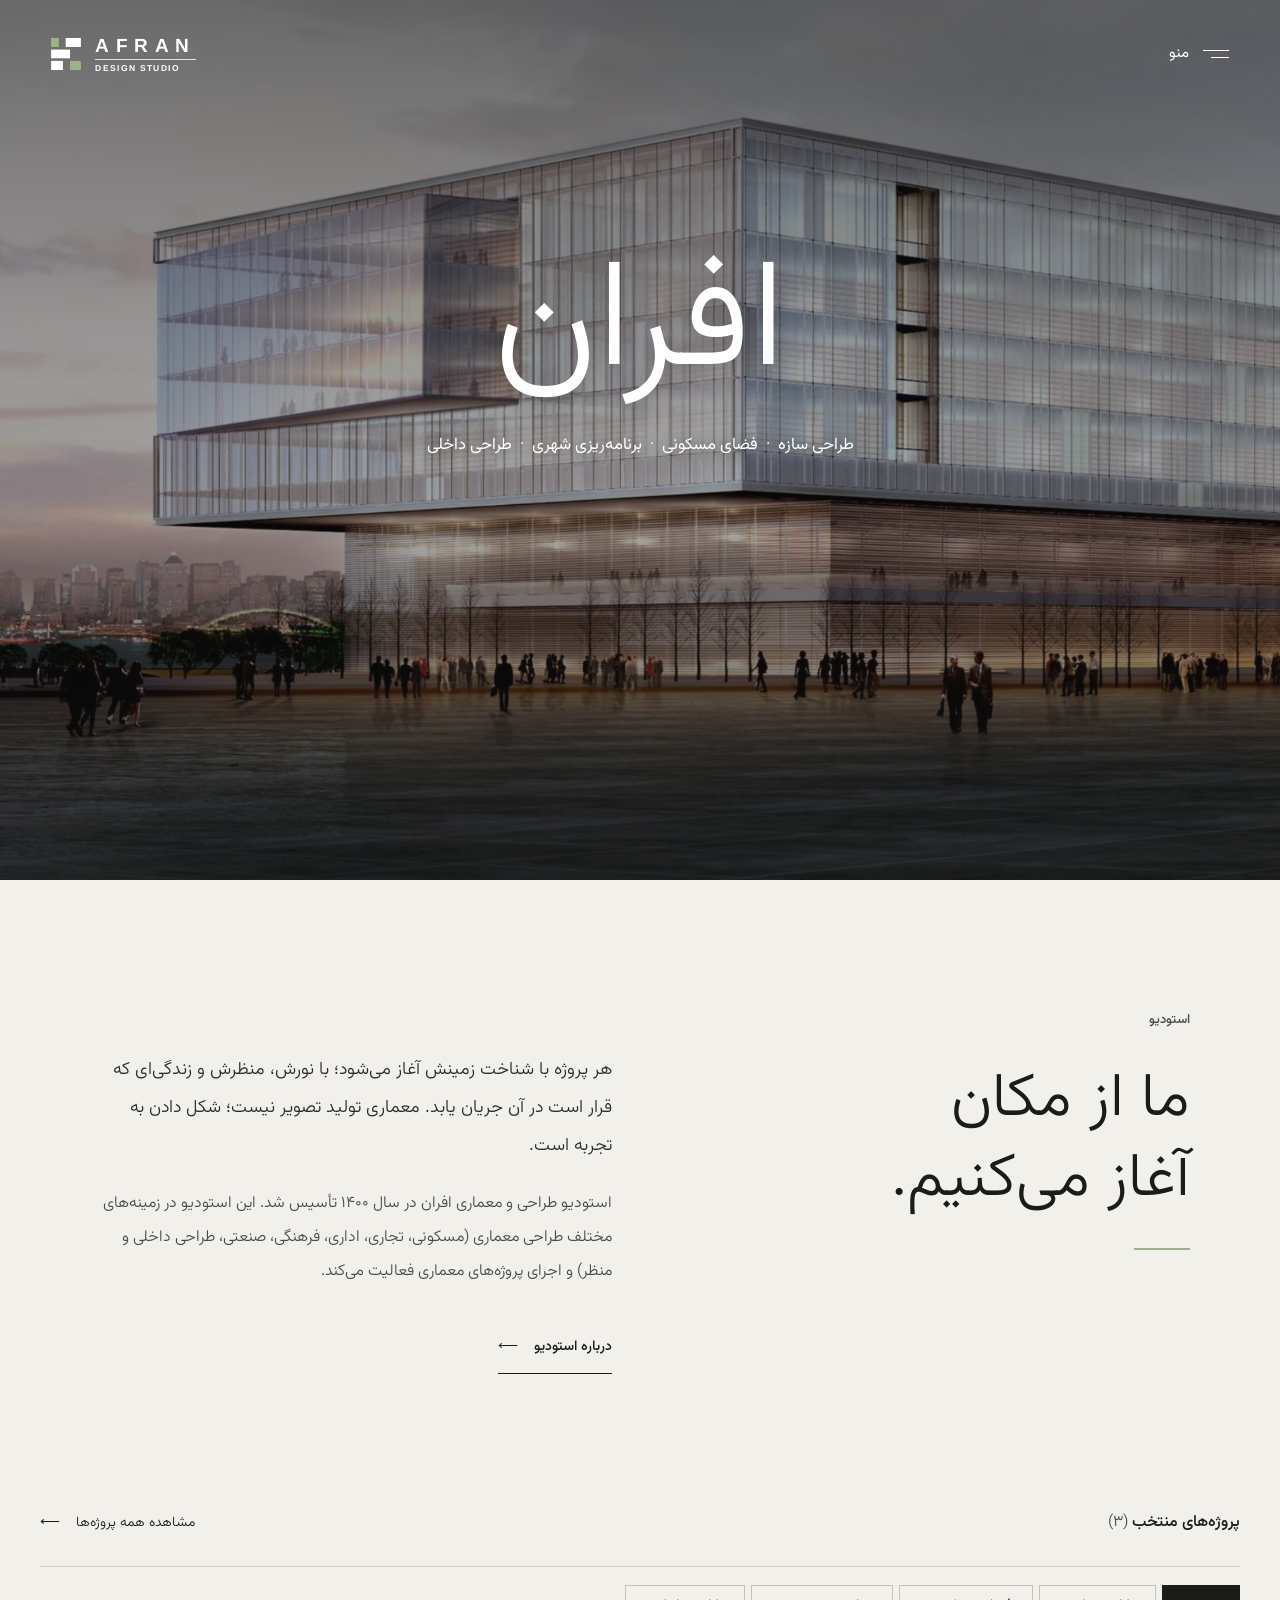
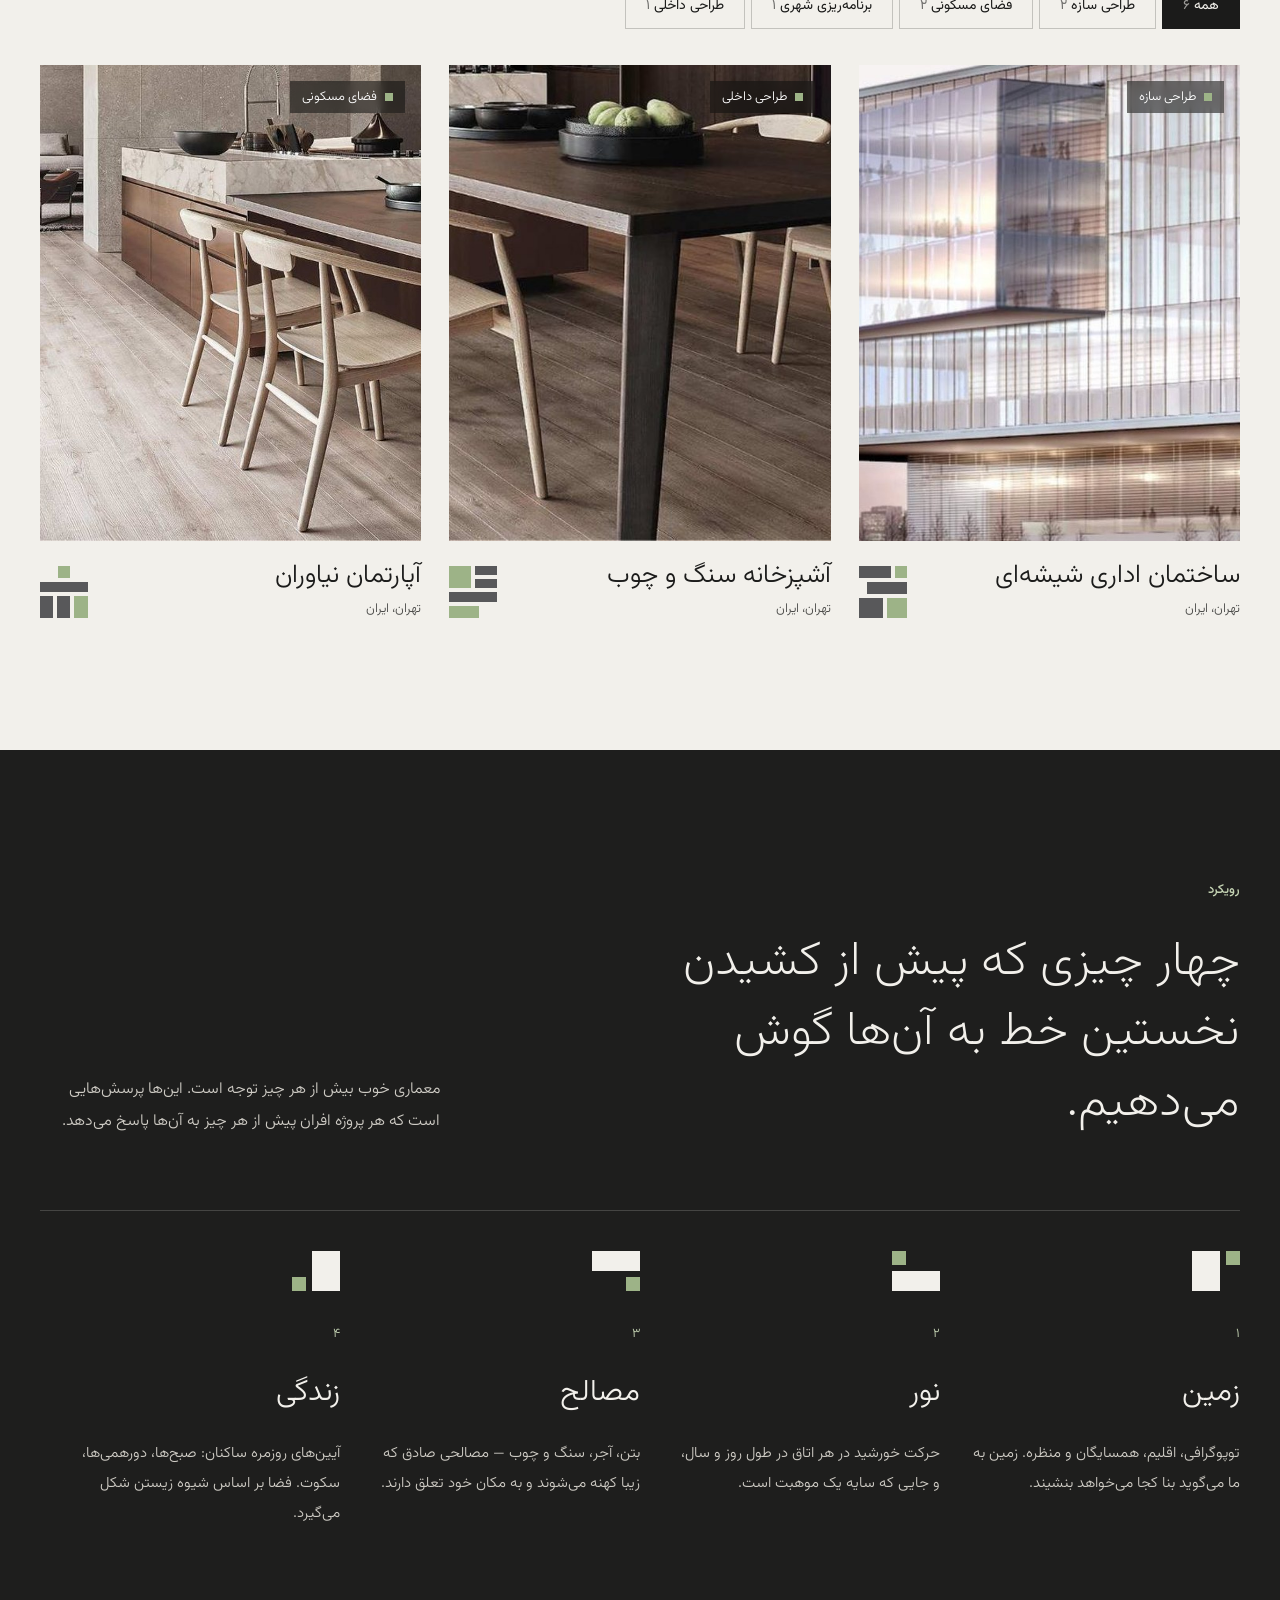
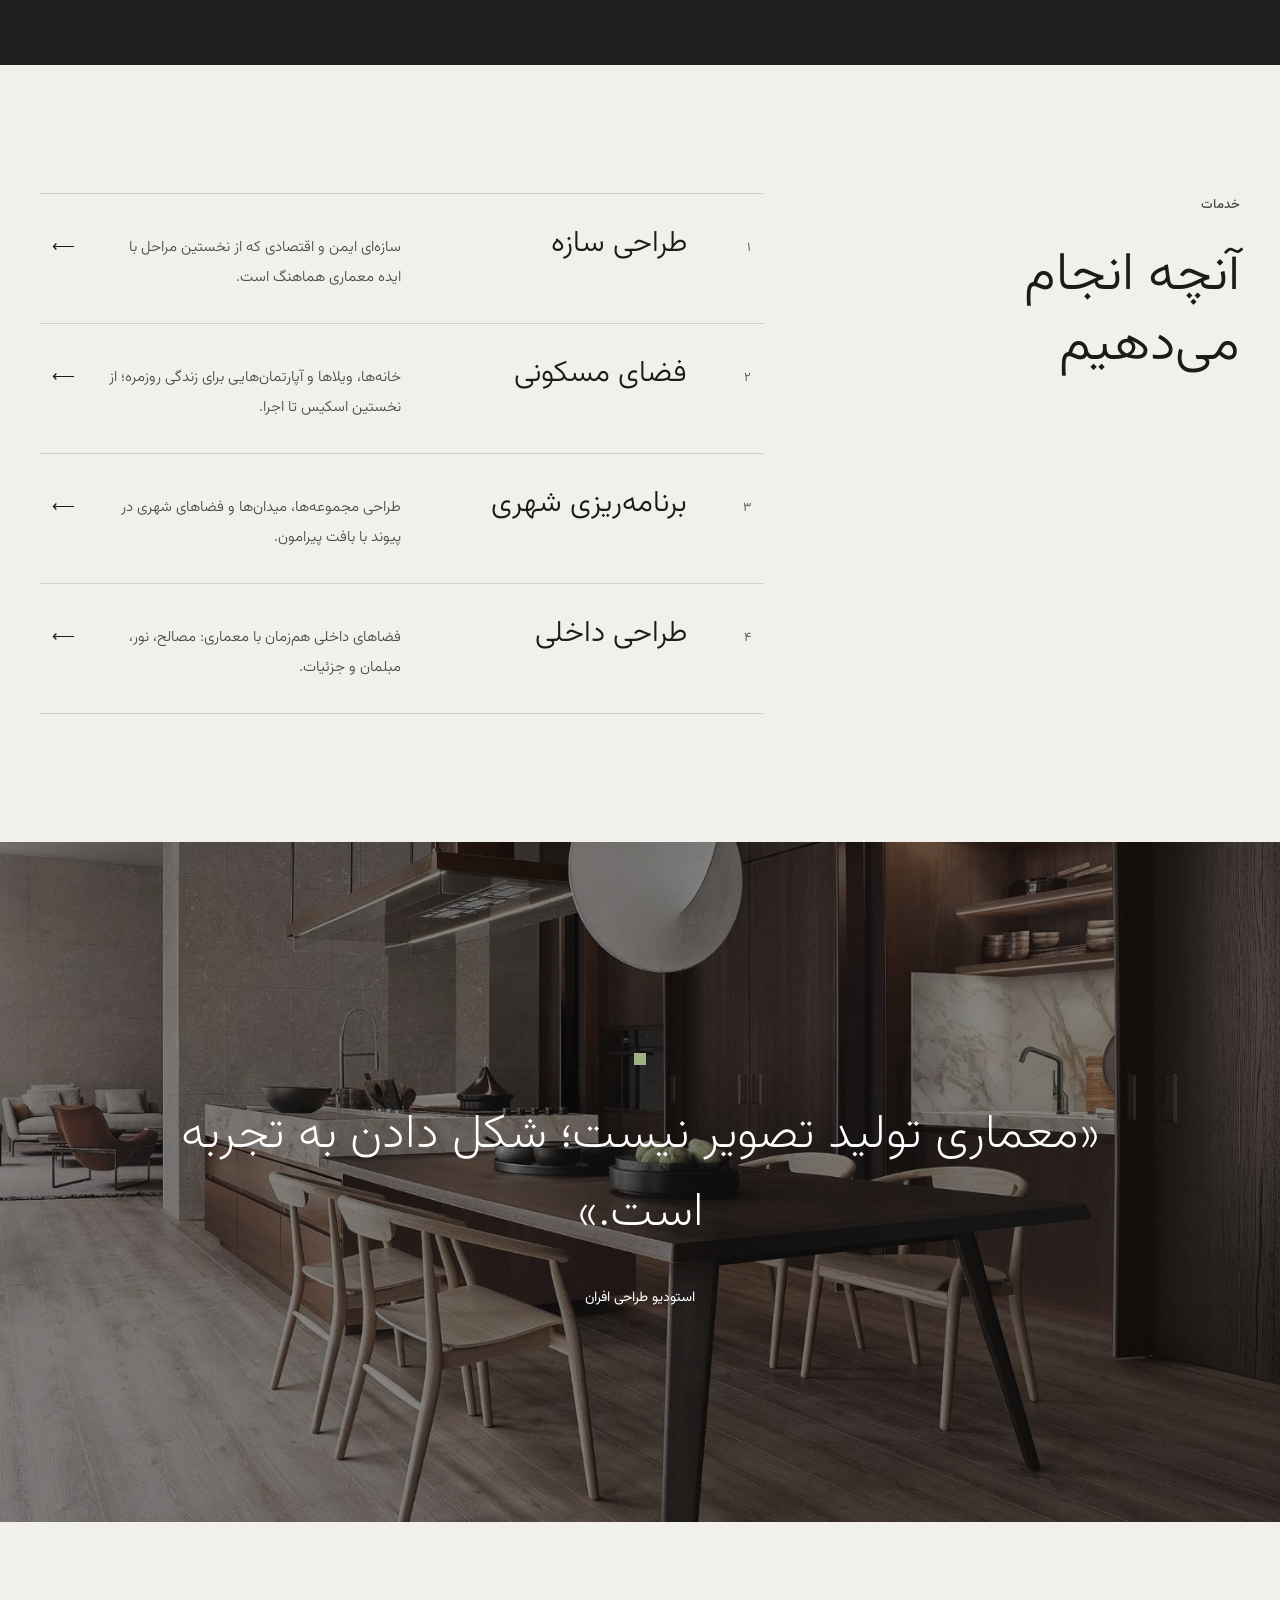
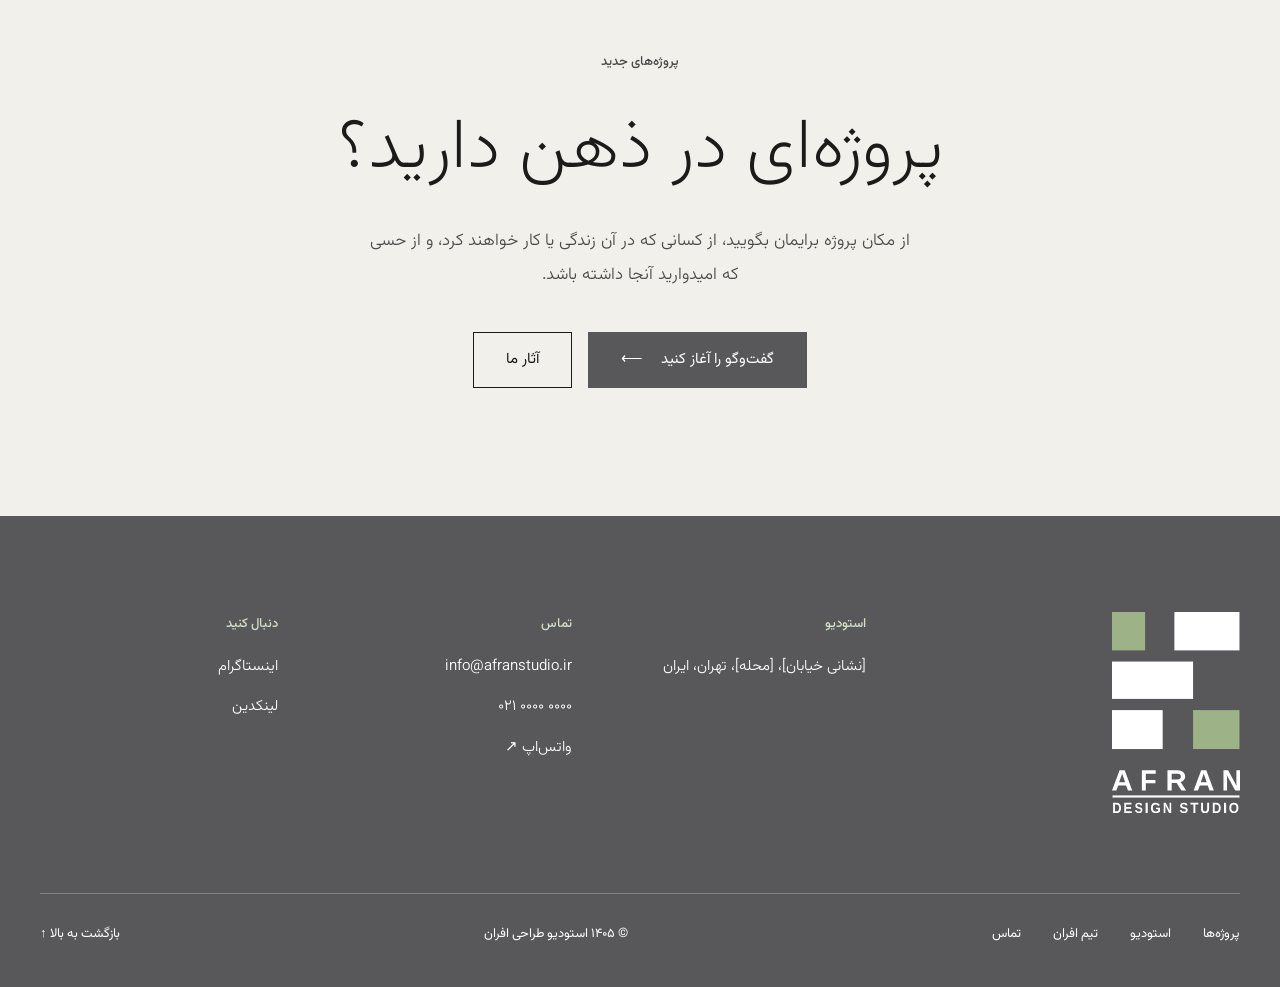
==== commit fe452632: "Animate the logo's five blocks: intro, page transitions, card signatures - First page of a visit: th" ====
--- a/index.html
+++ b/index.html
@@ -6,6 +6,17 @@
   <title>استودیو طراحی و معماری افران</title>
   <meta name="description" content="استودیو طراحی و معماری افران — طراحی سازه، فضای مسکونی، برنامه‌ریزی شهری و طراحی داخلی.">
   <meta name="theme-color" content="#58585A">
+  <script>
+    // Mark the first page of a visit (intro) or a page reached through a transition, so CSS covers it
+    // from the first paint until app.js takes over (see "Motion" in app.js).
+    (function () {
+      try {
+        if (matchMedia("(prefers-reduced-motion: reduce)").matches) return;
+        var s = sessionStorage, c = !s.getItem("afran-intro") ? "fx-intro" : s.getItem("afran-go") ? "fx-enter" : "";
+        if (c) document.documentElement.classList.add(c);
+      } catch (e) { /* no storage: no transitions */ }
+    })();
+  </script>
   <meta property="og:type" content="website">
   <meta property="og:title" content="استودیو طراحی و معماری افران">
   <meta property="og:image" content="assets/images/projects/glass-office-dusk.jpg">
--- a/assets/css/main.css
+++ b/assets/css/main.css
@@ -117,7 +117,7 @@
 }
 .menu-toggle__bars { display: flex; flex-direction: column; gap: 6px; width: 26px; }
 .menu-toggle__bars span { height: 1px; background: currentColor; }
-.menu-toggle__bars span:last-child { width: 70%; align-self: flex-end; }
+.menu-toggle__bars span:last-child { width: 70%; align-self: flex-start; }
 
 /* ---------- Side-panel menu ---------- */
 .menu { position: fixed; inset: 0; z-index: 50; visibility: hidden; }
@@ -190,6 +190,45 @@
 .card__meta { display: flex; justify-content: space-between; align-items: flex-end; gap: 12px; }
 .card__title { display: block; font-size: 26px; font-weight: 300; line-height: 1.3; }
 .card__place { display: block; font-size: 13px; color: var(--ink-soft); margin-top: 4px; }
+
+/* Card signature: the logo's five blocks, arranged per category; they snap back into the logo on hover */
+.sig { position: relative; width: 48px; height: 52px; flex: none; margin-bottom: 4px; direction: ltr; }
+.sig i { position: absolute; background: var(--graphite); transition: left .55s var(--ease), top .55s var(--ease), width .55s var(--ease), height .55s var(--ease); }
+.sig .b1, .sig .b5 { background: var(--sage); }
+.sig .b1 { left: 0; top: 0; width: 12px; height: 14px; }
+.sig .b2 { left: 23px; top: 0; width: 25px; height: 14px; }
+.sig .b3 { left: 0; top: 19px; width: 31px; height: 14px; }
+.sig .b4 { left: 0; top: 37px; width: 19px; height: 15px; }
+.sig .b5 { left: 30px; top: 37px; width: 18px; height: 15px; }
+/* structural: stacked, shifted volumes */
+.sig--structural .b1 { left: 36px; top: 0; width: 12px; height: 12px; }
+.sig--structural .b2 { left: 0; top: 0; width: 32px; height: 12px; }
+.sig--structural .b3 { left: 8px; top: 16px; width: 40px; height: 12px; }
+.sig--structural .b4 { left: 0; top: 32px; width: 24px; height: 20px; }
+.sig--structural .b5 { left: 28px; top: 32px; width: 20px; height: 20px; }
+/* interior: horizontal surfaces */
+.sig--interior .b1 { left: 0; top: 0; width: 22px; height: 22px; }
+.sig--interior .b2 { left: 26px; top: 0; width: 22px; height: 9px; }
+.sig--interior .b3 { left: 26px; top: 13px; width: 22px; height: 9px; }
+.sig--interior .b4 { left: 0; top: 26px; width: 48px; height: 10px; }
+.sig--interior .b5 { left: 0; top: 40px; width: 30px; height: 12px; }
+/* residential: a floor over three rooms */
+.sig--residential .b1 { left: 18px; top: 0; width: 12px; height: 12px; }
+.sig--residential .b2 { left: 0; top: 16px; width: 48px; height: 10px; }
+.sig--residential .b3 { left: 0; top: 30px; width: 13px; height: 22px; }
+.sig--residential .b4 { left: 17px; top: 30px; width: 13px; height: 22px; }
+.sig--residential .b5 { left: 34px; top: 30px; width: 14px; height: 22px; }
+/* urban: buildings around an open square */
+.sig--urban .b1 { left: 0; top: 0; width: 14px; height: 14px; }
+.sig--urban .b2 { left: 18px; top: 0; width: 30px; height: 14px; }
+.sig--urban .b3 { left: 0; top: 18px; width: 14px; height: 34px; }
+.sig--urban .b4 { left: 34px; top: 18px; width: 14px; height: 34px; }
+.sig--urban .b5 { left: 18px; top: 40px; width: 12px; height: 12px; }
+.card:hover .sig .b1, .card:focus-visible .sig .b1 { left: 0; top: 0; width: 12px; height: 14px; }
+.card:hover .sig .b2, .card:focus-visible .sig .b2 { left: 23px; top: 0; width: 25px; height: 14px; }
+.card:hover .sig .b3, .card:focus-visible .sig .b3 { left: 0; top: 19px; width: 31px; height: 14px; }
+.card:hover .sig .b4, .card:focus-visible .sig .b4 { left: 0; top: 37px; width: 19px; height: 15px; }
+.card:hover .sig .b5, .card:focus-visible .sig .b5 { left: 30px; top: 37px; width: 18px; height: 15px; }
 .empty { padding: 48px 0; color: var(--ink-soft); }
 
 /* ---------- Approach (dark) ---------- */
@@ -240,14 +279,8 @@
 .site-footer { background: var(--graphite); color: #fff; }
 .site-footer__inner { padding-block: 96px 40px; display: flex; flex-direction: column; gap: 80px; }
 .site-footer__cols { display: flex; flex-wrap: wrap; gap: 56px; justify-content: space-between; }
-.footer-brand { flex: 1 1 260px; display: flex; flex-direction: column; align-items: flex-end; gap: 26px; direction: ltr; font-family: var(--font-logo); }
-.footer-brand svg { width: 72px; height: 78px; }
-.footer-brand .b-g { fill: var(--sage); }
-.footer-brand .b-w { fill: #fff; }
-.footer-brand__word { display: flex; flex-direction: column; gap: 6px; width: 160px; }
-.footer-brand__name { font-size: 26px; font-weight: 700; letter-spacing: .32em; line-height: 1; }
-.footer-brand__line { height: 1px; background: #fff; }
-.footer-brand__sub { font-size: 11.5px; font-weight: 700; letter-spacing: .18em; line-height: 1; }
+.footer-brand { flex: 1 1 260px; }
+.footer-brand img { width: 128px; height: auto; }
 .footer-col { flex: 1 1 180px; display: flex; flex-direction: column; gap: 12px; font-size: 15px; line-height: 1.9; }
 .footer-col__title { font-size: 13px; font-weight: 500; color: var(--sage-mist); margin-bottom: 4px; }
 .site-footer__bottom { display: flex; flex-wrap: wrap; gap: 16px 40px; justify-content: space-between; padding-top: 28px; border-top: 1px solid var(--line-light); font-size: 13px; font-weight: 400; }
@@ -393,6 +426,7 @@
 label.chip { display: inline-flex; align-items: center; position: relative; }
 label.chip:has(input:checked) { background: var(--ink); border-color: var(--ink); color: var(--paper); }
 label.chip:has(input:focus-visible) { outline: 2px solid var(--sage-deep); outline-offset: 3px; }
+.form__actions { display: flex; flex-wrap: wrap; gap: 12px; }
 .form__status { font-size: 15px; font-weight: 400; min-height: 1.9em; }
 .form__status.is-ok { color: var(--sage-deep); }
 .form__status.is-error { color: #A33A2B; }
@@ -400,6 +434,42 @@
 
 /* ---------- Placeholder loader ---------- */
 [data-loading] { min-height: 40vh; }
+
+/* ---------- Motion: first-visit intro and page transitions (driven by app.js) ---------- */
+/* Cover painted by the <head> script before app.js runs; hides itself if app.js never does. */
+html.fx-intro body::before, html.fx-enter body::before { content: ""; position: fixed; inset: 0; z-index: 220; animation: fx-failsafe 0s 4s forwards; }
+html.fx-intro body::before { background: var(--graphite); }
+html.fx-enter body::before { background: linear-gradient(var(--sage) 0 20%, var(--graphite) 20% 80%, var(--sage) 80%); }
+@keyframes fx-failsafe { to { visibility: hidden; } }
+
+.fx-intro { position: fixed; inset: 0; z-index: 210; display: flex; align-items: center; justify-content: center; background: var(--graphite); transition: opacity .5s var(--ease), visibility .5s; }
+.fx-intro.is-done { opacity: 0; visibility: hidden; }
+.fx-intro__logo { position: relative; width: clamp(120px, 15vw, 170px); aspect-ratio: 240 / 377; direction: ltr; }
+.fx-intro__word { position: absolute; inset: 0; width: 100%; height: 100%; clip-path: inset(75% 0 0 0); animation: fx-fade .6s .85s var(--ease) both; }
+.fx-intro i { position: absolute; background: #fff; animation: .7s var(--ease) both; }
+.fx-intro .b1 { left: 0; top: 0; width: 25.833%; height: 19.098%; background: var(--sage); animation-name: fx-from-top; animation-delay: .05s; }
+.fx-intro .b2 { left: 48.75%; top: 0; width: 50.833%; height: 19.098%; animation-name: fx-from-right; animation-delay: .13s; }
+.fx-intro .b3 { left: 0; top: 24.668%; width: 63.333%; height: 18.568%; animation-name: fx-from-left; animation-delay: .21s; }
+.fx-intro .b4 { left: 0; top: 48.806%; width: 39.583%; height: 19.363%; animation-name: fx-from-bottom; animation-delay: .29s; }
+.fx-intro .b5 { left: 63.333%; top: 48.806%; width: 36.25%; height: 19.363%; background: var(--sage); animation-name: fx-from-right; animation-delay: .37s; }
+@keyframes fx-from-top { from { transform: translateY(-60px); opacity: 0; } }
+@keyframes fx-from-bottom { from { transform: translateY(60px); opacity: 0; } }
+@keyframes fx-from-right { from { transform: translateX(80px); opacity: 0; } }
+@keyframes fx-from-left { from { transform: translateX(-80px); opacity: 0; } }
+@keyframes fx-fade { from { opacity: 0; transform: translateY(6px); } }
+
+.fx-bars { position: fixed; inset: 0; z-index: 200; display: flex; flex-direction: column; }
+.fx-bars i { flex: 1; margin-bottom: -1px; background: var(--graphite); transition: transform .5s cubic-bezier(.65, 0, .35, 1); }
+.fx-bars .b1, .fx-bars .b5 { background: var(--sage); }
+.fx-bars .b5 { margin-bottom: 0; }
+.fx-bars .b2 { transition-delay: .05s; animation-delay: .05s; }
+.fx-bars .b3 { transition-delay: .1s; animation-delay: .1s; }
+.fx-bars .b4 { transition-delay: .15s; animation-delay: .15s; }
+.fx-bars .b5 { transition-delay: .2s; animation-delay: .2s; }
+.fx-bars.is-in i { animation-name: fx-bar-in; animation-duration: .42s; animation-timing-function: cubic-bezier(.65, 0, .35, 1); animation-fill-mode: both; }
+.fx-bars.is-out { pointer-events: none; }
+.fx-bars.is-out i { transform: translateX(-101%); }
+@keyframes fx-bar-in { from { transform: translateX(101%); } }
 
 /* ---------- Responsive ---------- */
 @media (max-width: 860px) {
@@ -409,8 +479,8 @@
   .quote-band { height: 520px; }
   .principle { padding-left: 0; }
   .site-footer__inner { padding-block: 64px 32px; gap: 56px; }
-  .footer-brand { align-items: flex-start; direction: rtl; }
-  .footer-brand__word, .footer-brand svg { direction: ltr; }
+  .footer-brand img { width: 104px; }
+  .menu__panel { width: 100%; padding: 22px var(--header-pad) 32px; }
 }
 @media (max-width: 520px) {
   .logo__name { font-size: 16px; }
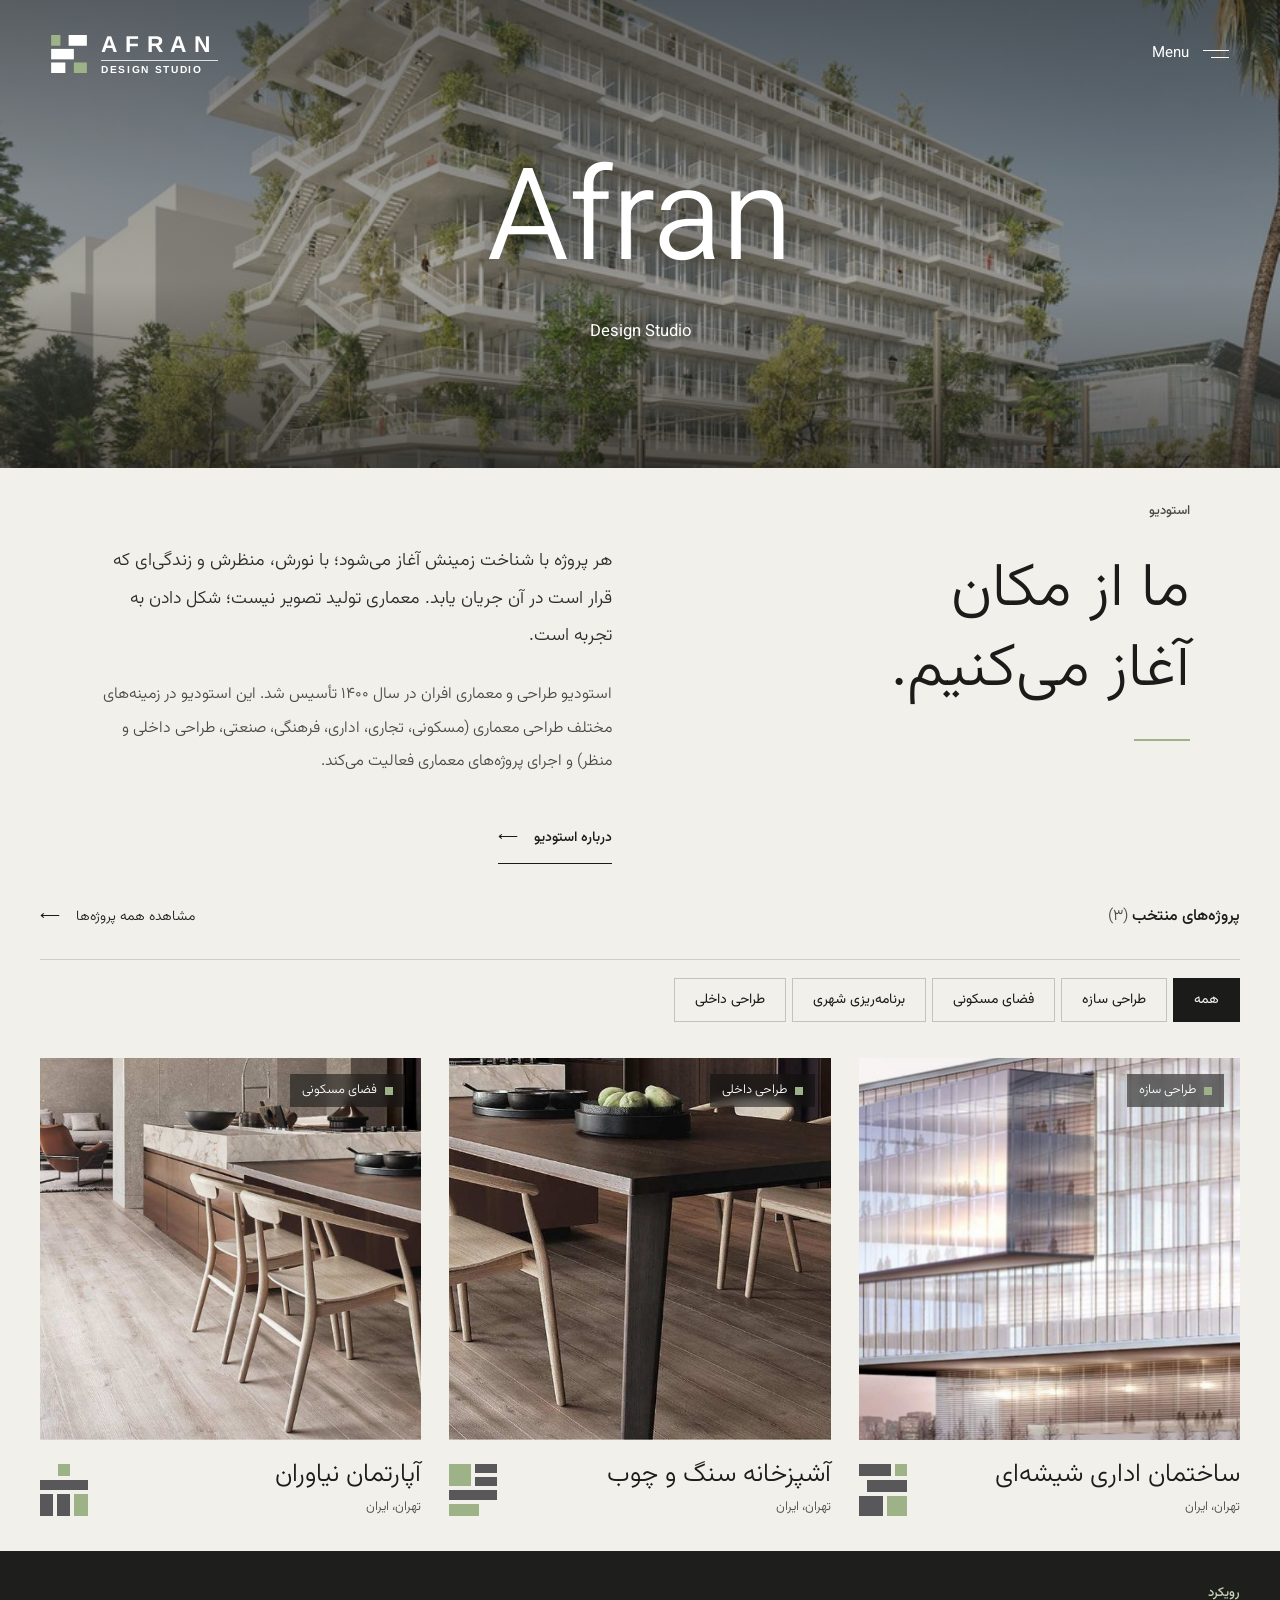
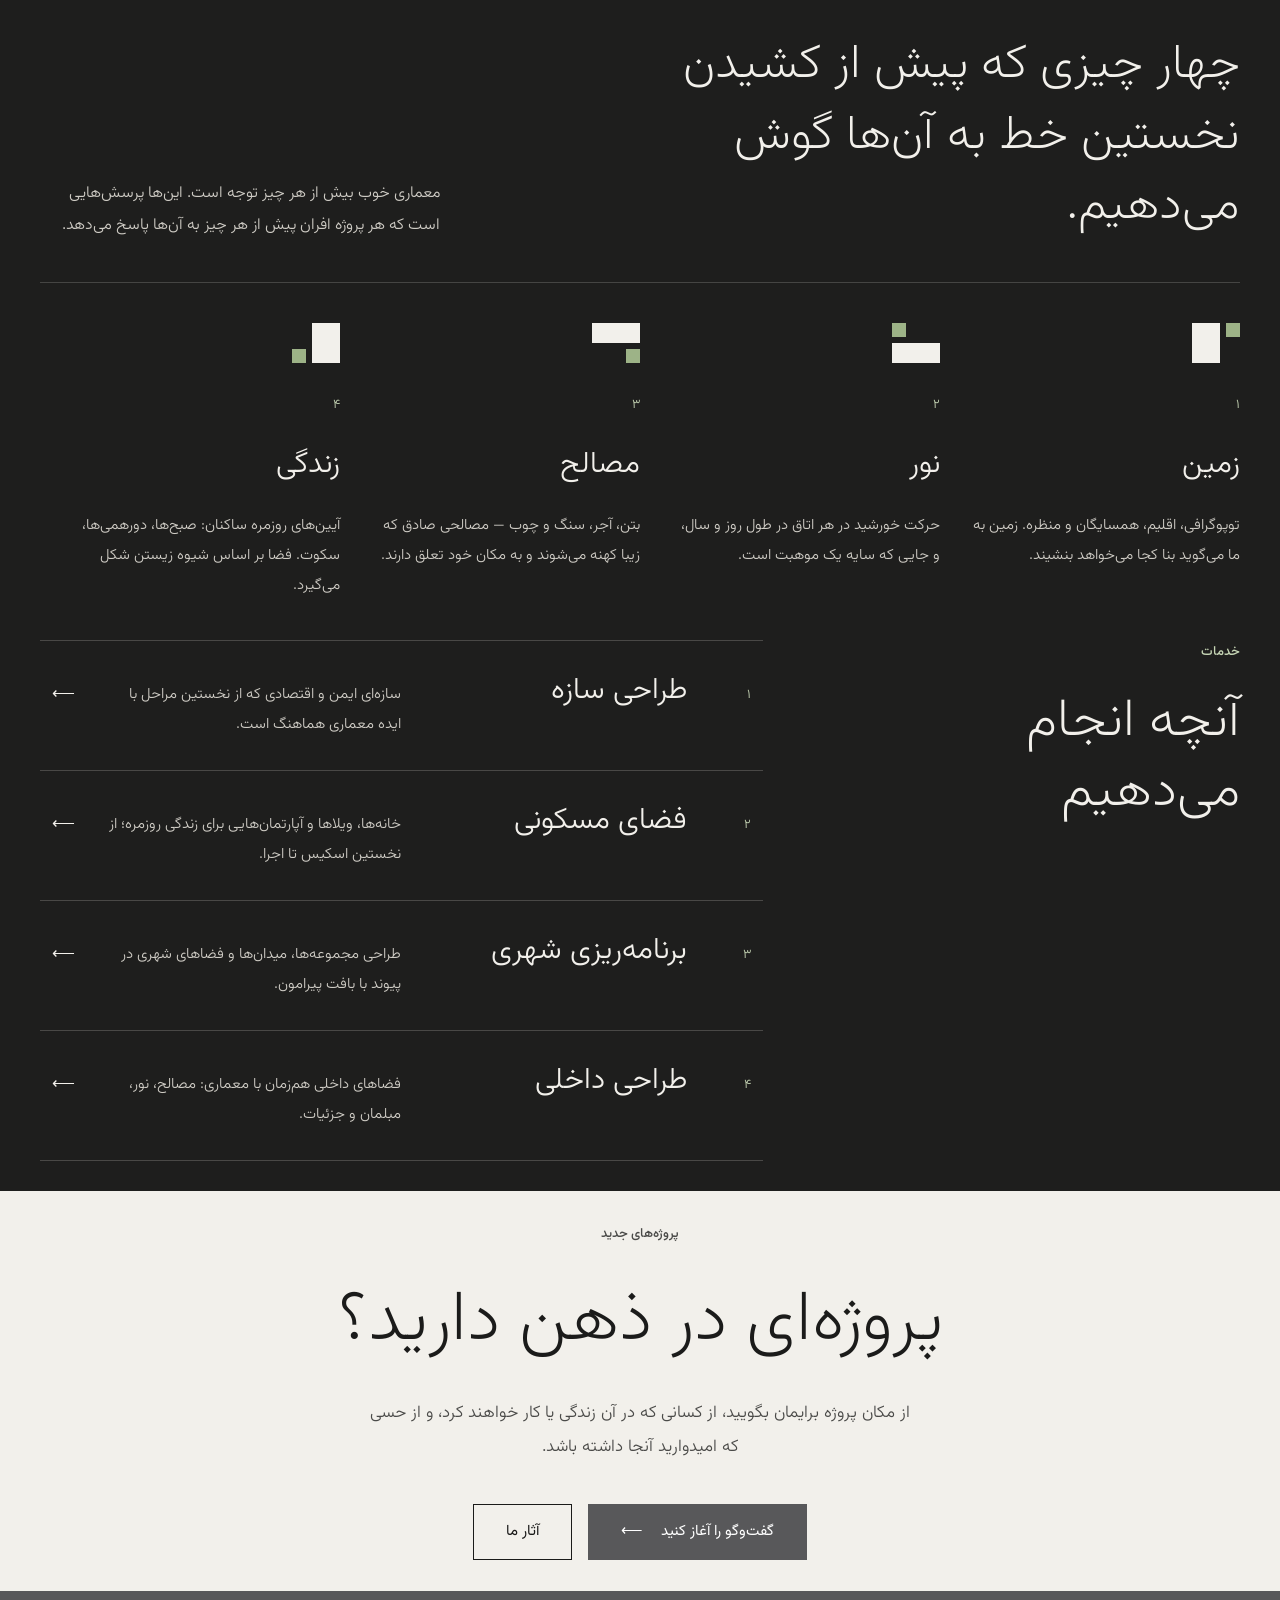
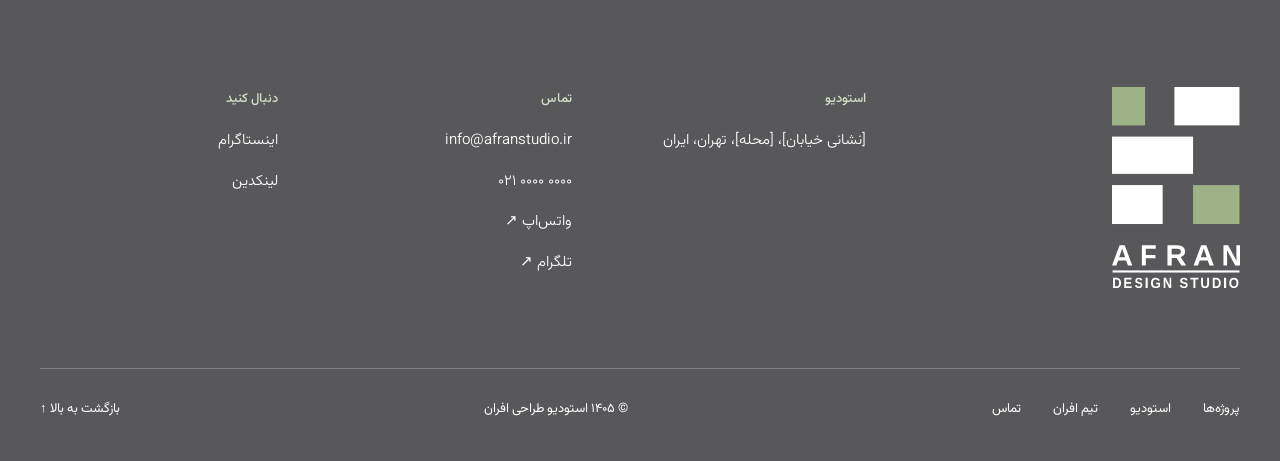
==== commit 12f76d32: "Tighten home layout, square project cards, simplify menu, add Telegram - Home: shorter hero, minimal" ====
--- a/index.html
+++ b/index.html
@@ -72,27 +72,15 @@
           <p class="approach__text" data-text="approach.text"></p>
         </div>
         <div class="approach__grid" id="principles"></div>
+
+        <div class="services services--in-dark" id="services" role="group" aria-labelledby="services-title">
+          <div class="services__head">
+            <span class="eyebrow">خدمات</span>
+            <h2 class="h-2" id="services-title" data-text="services_heading" style="font-weight: 200"></h2>
+          </div>
+          <div class="services__list" id="services-list"></div>
+        </div>
       </div>
-    </section>
-
-    <section class="section container" id="services" aria-labelledby="services-title">
-      <div class="services">
-        <div class="services__head">
-          <span class="eyebrow">خدمات</span>
-          <h2 class="h-2" id="services-title" data-text="services_heading"></h2>
-        </div>
-        <div class="services__list" id="services-list"></div>
-      </div>
-    </section>
-
-    <section class="quote-band">
-      <img data-src="quote.image" data-alt="quote.image_alt" src="assets/images/projects/stone-wood-kitchen.jpg" alt="" loading="lazy">
-      <div class="quote-band__shade"></div>
-      <figure>
-        <span class="dot" style="width: 12px; height: 12px"></span>
-        <blockquote data-text="quote.text" data-quote></blockquote>
-        <figcaption data-text="quote.caption"></figcaption>
-      </figure>
     </section>
 
     <section class="section container container--narrow cta">
--- a/assets/css/main.css
+++ b/assets/css/main.css
@@ -42,6 +42,9 @@
   --ease: cubic-bezier(.2, .7, .2, 1);
 }
 
+/* Home: sections sit close together */
+body[data-page="home"] { --section: clamp(20px, 2.4vw, 32px); }
+
 /* ---------- Base ---------- */
 *, *::before, *::after { box-sizing: border-box; }
 html { -webkit-text-size-adjust: 100%; scroll-behavior: smooth; }
@@ -95,14 +98,15 @@
 
 /* ---------- Logo ---------- */
 .logo { display: inline-flex; align-items: center; gap: 14px; direction: ltr; font-family: var(--font-logo); }
-.logo svg { width: 30px; height: 32px; flex: none; }
+.logo svg { width: calc(30px * var(--logo-scale, 1)); height: calc(32px * var(--logo-scale, 1)); flex: none; }
 .logo__word { display: flex; flex-direction: column; gap: 4px; }
-.logo__name { font-size: 19px; font-weight: 700; letter-spacing: .34em; line-height: 1; }
+.logo__name { font-size: calc(19px * var(--logo-scale, 1)); font-weight: 700; letter-spacing: .34em; line-height: 1; }
 .logo__line { height: 1px; background: currentColor; opacity: .8; }
-.logo__sub { font-size: 8.5px; font-weight: 700; letter-spacing: .16em; line-height: 1; }
+.logo__sub { font-size: calc(8.5px * var(--logo-scale, 1)); font-weight: 700; letter-spacing: .16em; line-height: 1; }
 .logo .b-g { fill: var(--sage); }
 .logo .b-w { fill: currentColor; }
 .logo--light .b-w { fill: var(--graphite); }
+.site-header .logo { --logo-scale: 1.2; }
 
 /* ---------- Header ---------- */
 .site-header {
@@ -139,8 +143,7 @@
 .menu__nav:hover .menu__link { opacity: .45; }
 .menu__nav .menu__link:hover, .menu__link:focus-visible { opacity: 1; }
 .menu__link-main { display: flex; align-items: center; gap: 20px; }
-.menu__link-label { font-size: clamp(36px, 4vw, 48px); font-weight: 200; line-height: 1.3; }
-.menu__link-note { font-size: 13px; color: var(--ink-soft); }
+.menu__link-label { font-size: clamp(24px, 2.6vw, 30px); font-weight: 200; line-height: 1.3; }
 .menu__link[aria-current="page"] .menu__link-label { font-weight: 300; }
 .menu__link .dot--graphite { background: var(--graphite); }
 .menu__contact { display: flex; flex-direction: column; gap: 14px; font-size: 14px; color: var(--ink-soft); }
@@ -148,11 +151,11 @@
 body.menu-open { overflow: hidden; }
 
 /* ---------- Hero ---------- */
-.hero { position: relative; height: min(880px, 100svh); min-height: 560px; background: #2A2826; overflow: hidden; color: #fff; }
+.hero { position: relative; height: clamp(360px, 52svh, 560px); background: #2A2826; overflow: hidden; color: #fff; }
 .hero__img { position: absolute; inset: 0; width: 100%; height: 100%; object-fit: cover; }
 .hero__shade { position: absolute; inset: 0; background: linear-gradient(180deg, rgba(18,17,16,.6) 0%, rgba(18,17,16,.42) 40%, rgba(18,17,16,.38) 60%, rgba(18,17,16,.7) 100%); }
-.hero__center { position: absolute; inset-inline: 0; top: 40%; transform: translateY(-50%); text-align: center; padding: 0 20px; }
-.hero__title { font-weight: 300; font-size: clamp(84px, 12vw, 180px); line-height: 1.1; text-shadow: 0 2px 30px rgba(0,0,0,.35); }
+.hero__center { position: absolute; inset-inline: 0; top: 54%; transform: translateY(-50%); text-align: center; padding: 0 20px; }
+.hero__title { font-weight: 300; font-size: clamp(64px, 10vw, 150px); line-height: 1.1; text-shadow: 0 2px 30px rgba(0,0,0,.35); }
 .hero__subtitle { margin-top: 18px; font-size: clamp(13px, 1.3vw, 18px); font-weight: 400; white-space: pre; text-shadow: 0 1px 12px rgba(0,0,0,.5); }
 @media (max-width: 640px) { .hero__subtitle { white-space: normal; } }
 
@@ -176,13 +179,12 @@
 }
 .chip:hover { background: var(--stone); }
 .chip[aria-pressed="true"] { background: var(--ink); border-color: var(--ink); color: var(--paper); }
-.chip__count { opacity: .6; margin-inline-start: 4px; }
 
 /* ---------- Project cards ---------- */
 .cards { display: grid; grid-template-columns: repeat(auto-fill, minmax(min(320px, 100%), 1fr)); gap: 56px 28px; }
 .card { display: flex; flex-direction: column; gap: 18px; }
 .card:hover { opacity: 1; }
-.card__media { position: relative; aspect-ratio: 4 / 5; overflow: hidden; background: var(--stone-deep); }
+.card__media { position: relative; aspect-ratio: 1 / 1; overflow: hidden; background: var(--stone-deep); }
 .card__media img { width: 100%; height: 100%; object-fit: cover; transition: transform 1.2s var(--ease); }
 .card:hover .card__media img { transform: scale(1.045); }
 .card__tag { position: absolute; top: 16px; right: 16px; display: inline-flex; align-items: center; gap: 8px; padding: 4px 12px; font-size: 13px; color: #fff; background: rgba(18,17,16,.55); backdrop-filter: blur(4px); }
@@ -237,7 +239,7 @@
 .approach__head { display: flex; flex-wrap: wrap; gap: 32px 96px; align-items: flex-end; justify-content: space-between; }
 .approach__heading { font-weight: 200; font-size: clamp(34px, 3.8vw, 52px); line-height: 1.45; max-width: 680px; margin-top: 24px; }
 .approach__text { flex: 1 1 300px; max-width: 400px; font-size: 16px; line-height: 2; color: var(--night-text); }
-.approach__grid { display: grid; grid-template-columns: repeat(auto-fit, minmax(220px, 1fr)); margin-top: 72px; border-top: 1px solid rgba(242,240,235,.18); }
+.approach__grid { display: grid; grid-template-columns: repeat(auto-fit, minmax(220px, 1fr)); margin-top: 40px; border-top: 1px solid rgba(242,240,235,.18); }
 .principle { padding: 40px 0 8px 32px; display: flex; flex-direction: column; gap: 18px; }
 .principle svg { width: 48px; height: 40px; }
 .principle__num { font-size: 13px; color: var(--sage-light); }
@@ -257,14 +259,8 @@
 .dark .service { border-color: rgba(242,240,235,.2); }
 .dark .service__num { color: var(--sage-light); }
 .dark .service__text { color: var(--night-text); }
-
-/* ---------- Quote band ---------- */
-.quote-band { position: relative; height: 680px; overflow: hidden; background: #2A2826; color: #fff; }
-.quote-band img { position: absolute; inset: 0; width: 100%; height: 100%; object-fit: cover; }
-.quote-band__shade { position: absolute; inset: 0; background: rgba(18,17,16,.5); }
-.quote-band figure { position: relative; height: 100%; display: flex; flex-direction: column; align-items: center; justify-content: center; gap: 32px; text-align: center; padding: 0 24px; }
-.quote-band blockquote { font-weight: 200; font-size: clamp(30px, 3.8vw, 52px); line-height: 1.6; max-width: 980px; }
-.quote-band figcaption { font-size: 14px; font-weight: 400; }
+.dark a.service:hover { background: rgba(242,240,235,.07); }
+.services--in-dark { margin-top: var(--section); }
 
 /* ---------- CTA ---------- */
 .cta { display: flex; flex-direction: column; align-items: center; text-align: center; gap: 28px; }
@@ -298,10 +294,7 @@
 .view-toggle button[aria-pressed="true"] { border-color: var(--ink); }
 .view-toggle svg { width: 16px; height: 16px; stroke: var(--ink); fill: none; }
 .works { padding-block: 48px var(--section); }
-.works--grid { display: flex; flex-wrap: wrap; gap: 64px 28px; }
-.works--grid .card { flex: 1 1 340px; }
-.works--grid .card--wide { flex: 1 1 560px; }
-.works--grid .card--wide .card__media { aspect-ratio: 16 / 11; }
+.works--grid { display: grid; grid-template-columns: repeat(auto-fill, minmax(min(320px, 100%), 1fr)); gap: 64px 28px; }
 .works--list .card { display: none; }
 .works-list { padding-bottom: var(--section); }
 .works-list__head { display: flex; gap: 24px; padding: 14px 12px; font-size: 13px; font-weight: 500; color: var(--ink-soft); border-bottom: 1px solid var(--line); }
@@ -360,20 +353,12 @@
 /* ---------- Studio ---------- */
 .split { max-width: 1440px; margin-inline: auto; padding-inline: var(--gutter); display: flex; flex-wrap: wrap; gap: 28px; align-items: stretch; }
 .split__img { flex: 2 1 560px; min-width: 0; height: 640px; object-fit: cover; }
+.split + .dark { margin-top: var(--section); }
 .mark-card { flex: 1 1 340px; background: var(--graphite); color: #fff; padding: 48px 44px; display: flex; flex-direction: column; justify-content: space-between; gap: 48px; }
 .mark-card svg { width: 120px; height: 130px; }
 .mark-card .b-g { fill: var(--sage); } .mark-card .b-w { fill: #fff; }
 .mark-card .eyebrow { color: var(--sage-mist); margin-bottom: 16px; }
 .mark-card p { font-size: 24px; line-height: 1.8; }
-.process-head { display: flex; flex-wrap: wrap; justify-content: space-between; gap: 24px; align-items: flex-end; }
-.process-head p { max-width: 420px; font-size: 16px; line-height: 2; color: var(--ink-soft); }
-.steps { display: grid; grid-template-columns: repeat(auto-fit, minmax(200px, 1fr)); border-top: 1px solid var(--ink); margin-top: 56px; counter-reset: step; }
-.step { position: relative; padding: 28px 0 0 24px; display: flex; flex-direction: column; gap: 14px; }
-.step::before { content: ""; position: absolute; top: -6px; right: 0; width: 11px; height: 11px; background: var(--sage); }
-.step:nth-child(even)::before { background: var(--graphite); }
-.step__num { font-size: 13px; color: var(--ink-soft); padding-top: 12px; }
-.step__title { font-weight: 300; font-size: 26px; }
-.step__text { font-size: 15px; line-height: 2; color: var(--ink-soft); }
 
 /* ---------- Team ---------- */
 .wide-img { width: 100%; aspect-ratio: 21 / 8; object-fit: cover; }
@@ -476,16 +461,15 @@
   .site-header { padding-block: 22px; }
   .intro__body { padding-top: 0; }
   .split__img { height: 420px; }
-  .quote-band { height: 520px; }
   .principle { padding-left: 0; }
   .site-footer__inner { padding-block: 64px 32px; gap: 56px; }
   .footer-brand img { width: 104px; }
   .menu__panel { width: 100%; padding: 22px var(--header-pad) 32px; }
 }
 @media (max-width: 520px) {
-  .logo__name { font-size: 16px; }
-  .logo__sub { font-size: 7px; }
-  .logo svg { width: 26px; height: 28px; }
+  .logo__name { font-size: calc(16px * var(--logo-scale, 1)); }
+  .logo__sub { font-size: calc(7px * var(--logo-scale, 1)); }
+  .logo svg { width: calc(26px * var(--logo-scale, 1)); height: calc(28px * var(--logo-scale, 1)); }
   .menu-toggle__label { display: none; }
   .row img { display: none; }
   .btn { width: 100%; justify-content: space-between; }
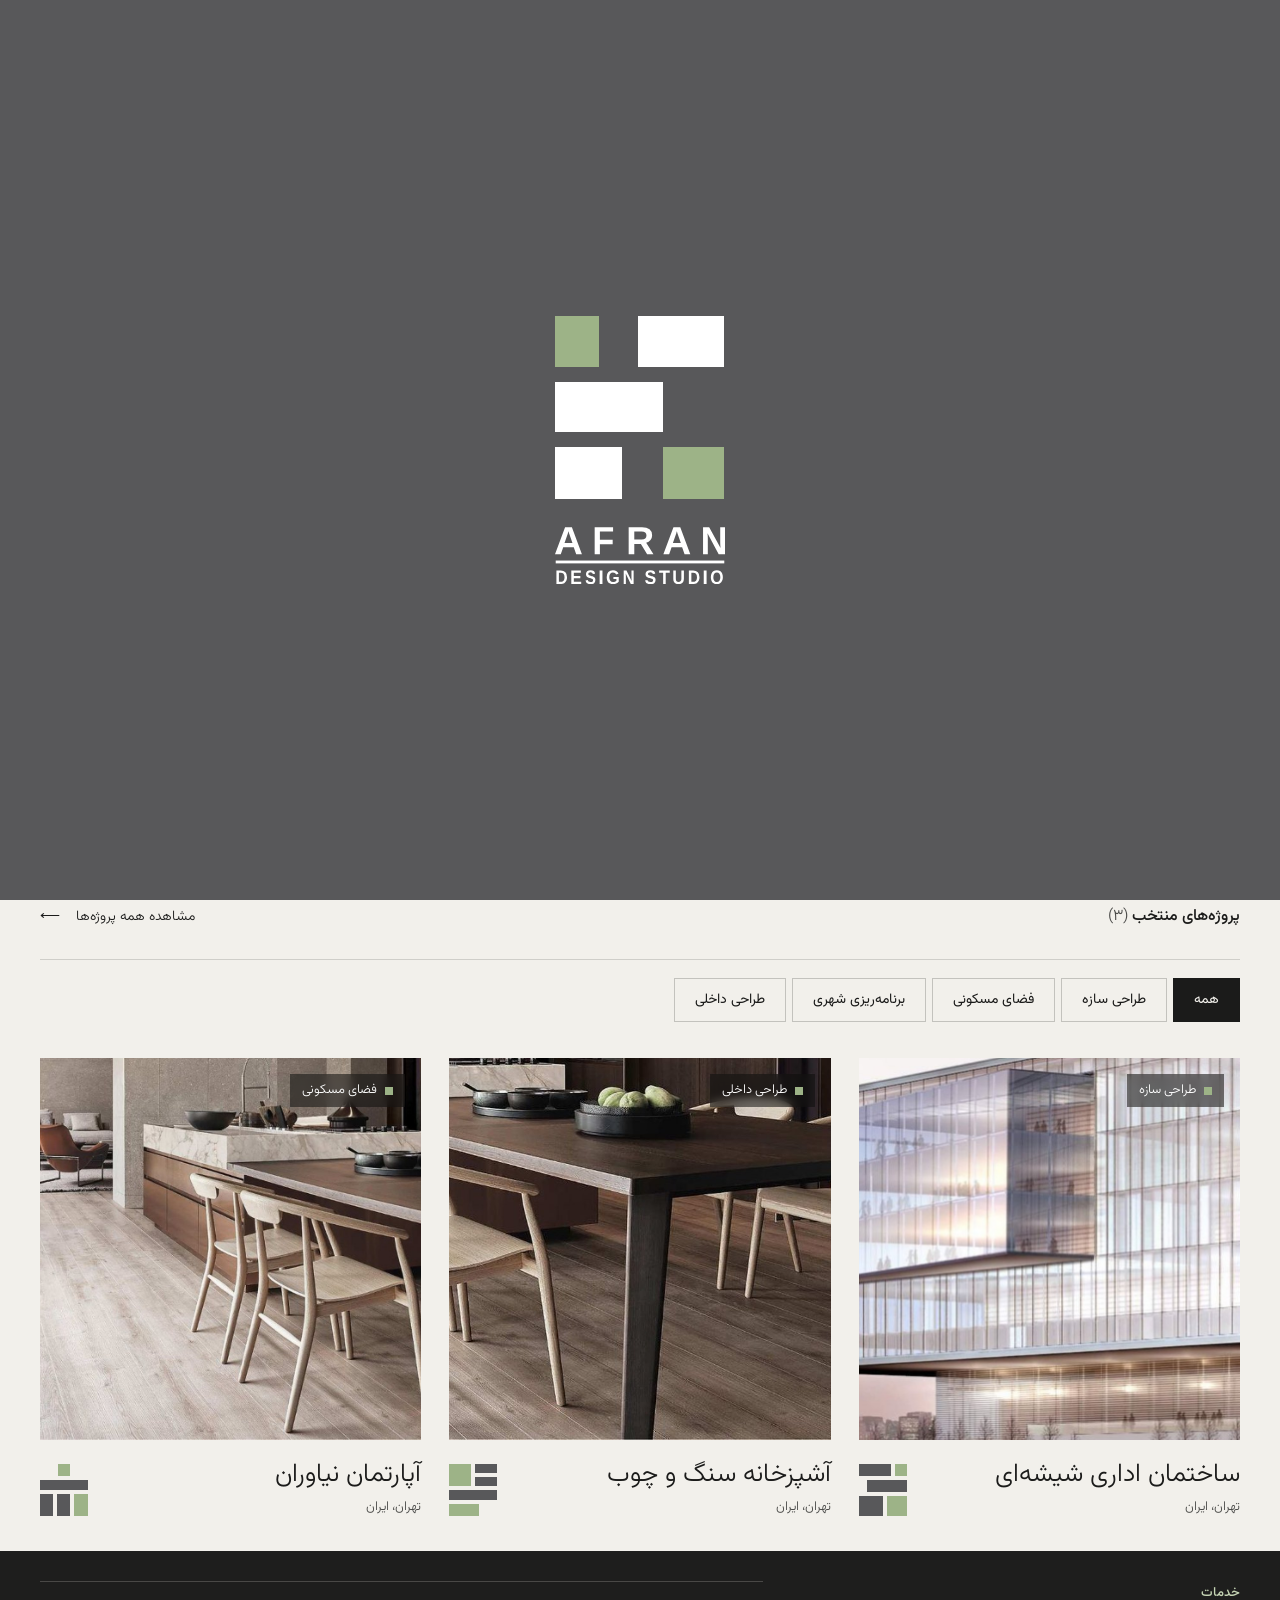
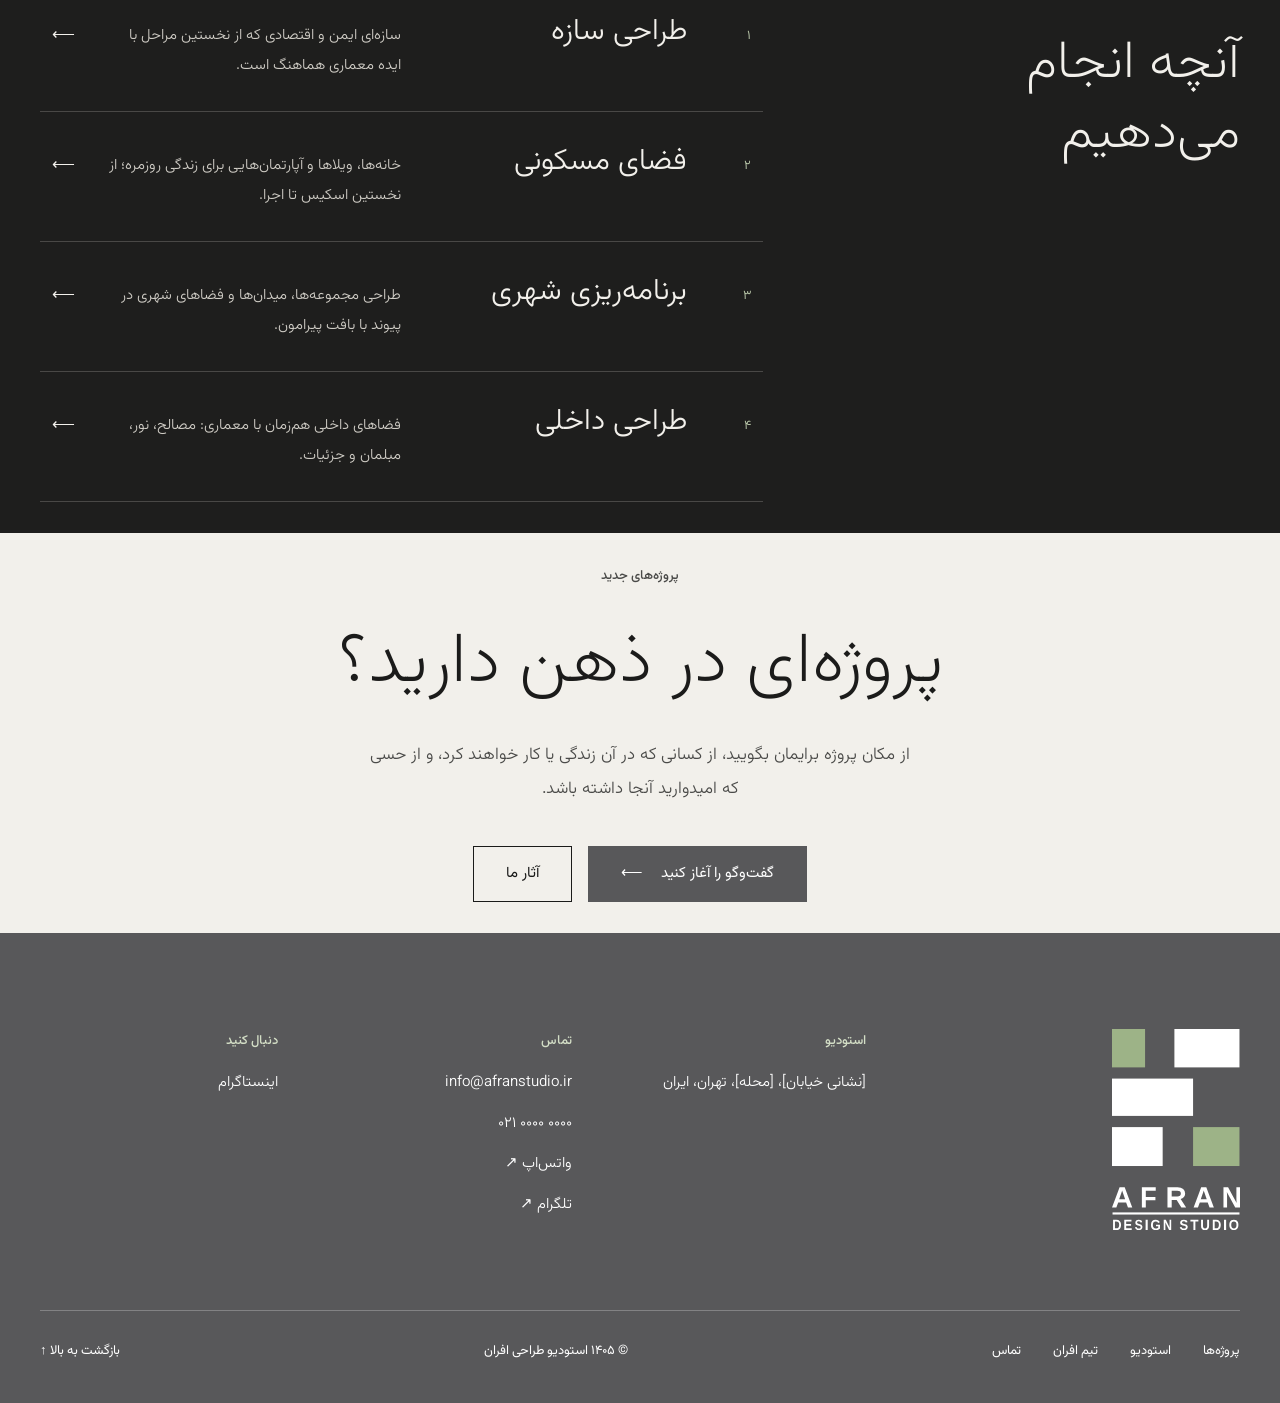
==== commit 062659f8: "Remove approach part of the dark home section and all LinkedIn references - Home: drop the "approach" ====
--- a/index.html
+++ b/index.html
@@ -62,18 +62,9 @@
       <div class="cards" id="home-cards" aria-live="polite"></div>
     </section>
 
-    <section class="dark" id="approach" aria-labelledby="approach-title">
+    <section class="dark">
       <div class="container section">
-        <div class="approach__head">
-          <div style="flex: 1 1 420px">
-            <span class="eyebrow">رویکرد</span>
-            <h2 class="approach__heading" id="approach-title" data-text="approach.heading"></h2>
-          </div>
-          <p class="approach__text" data-text="approach.text"></p>
-        </div>
-        <div class="approach__grid" id="principles"></div>
-
-        <div class="services services--in-dark" id="services" role="group" aria-labelledby="services-title">
+        <div class="services" id="services" role="group" aria-labelledby="services-title">
           <div class="services__head">
             <span class="eyebrow">خدمات</span>
             <h2 class="h-2" id="services-title" data-text="services_heading" style="font-weight: 200"></h2>
--- a/assets/css/main.css
+++ b/assets/css/main.css
@@ -233,18 +233,9 @@
 .card:hover .sig .b5, .card:focus-visible .sig .b5 { left: 30px; top: 37px; width: 18px; height: 15px; }
 .empty { padding: 48px 0; color: var(--ink-soft); }
 
-/* ---------- Approach (dark) ---------- */
+/* ---------- Dark section ---------- */
 .dark { background: var(--night); color: var(--paper); }
 .dark .eyebrow { color: var(--sage-light); }
-.approach__head { display: flex; flex-wrap: wrap; gap: 32px 96px; align-items: flex-end; justify-content: space-between; }
-.approach__heading { font-weight: 200; font-size: clamp(34px, 3.8vw, 52px); line-height: 1.45; max-width: 680px; margin-top: 24px; }
-.approach__text { flex: 1 1 300px; max-width: 400px; font-size: 16px; line-height: 2; color: var(--night-text); }
-.approach__grid { display: grid; grid-template-columns: repeat(auto-fit, minmax(220px, 1fr)); margin-top: 40px; border-top: 1px solid rgba(242,240,235,.18); }
-.principle { padding: 40px 0 8px 32px; display: flex; flex-direction: column; gap: 18px; }
-.principle svg { width: 48px; height: 40px; }
-.principle__num { font-size: 13px; color: var(--sage-light); }
-.principle__title { font-weight: 300; font-size: 30px; }
-.principle__text { font-size: 15px; line-height: 2; color: var(--night-text); max-width: 290px; }
 
 /* ---------- Services list ---------- */
 .services { display: flex; flex-wrap: wrap; gap: 48px 96px; }
@@ -260,7 +251,6 @@
 .dark .service__num { color: var(--sage-light); }
 .dark .service__text { color: var(--night-text); }
 .dark a.service:hover { background: rgba(242,240,235,.07); }
-.services--in-dark { margin-top: var(--section); }
 
 /* ---------- CTA ---------- */
 .cta { display: flex; flex-direction: column; align-items: center; text-align: center; gap: 28px; }
@@ -461,7 +451,6 @@
   .site-header { padding-block: 22px; }
   .intro__body { padding-top: 0; }
   .split__img { height: 420px; }
-  .principle { padding-left: 0; }
   .site-footer__inner { padding-block: 64px 32px; gap: 56px; }
   .footer-brand img { width: 104px; }
   .menu__panel { width: 100%; padding: 22px var(--header-pad) 32px; }
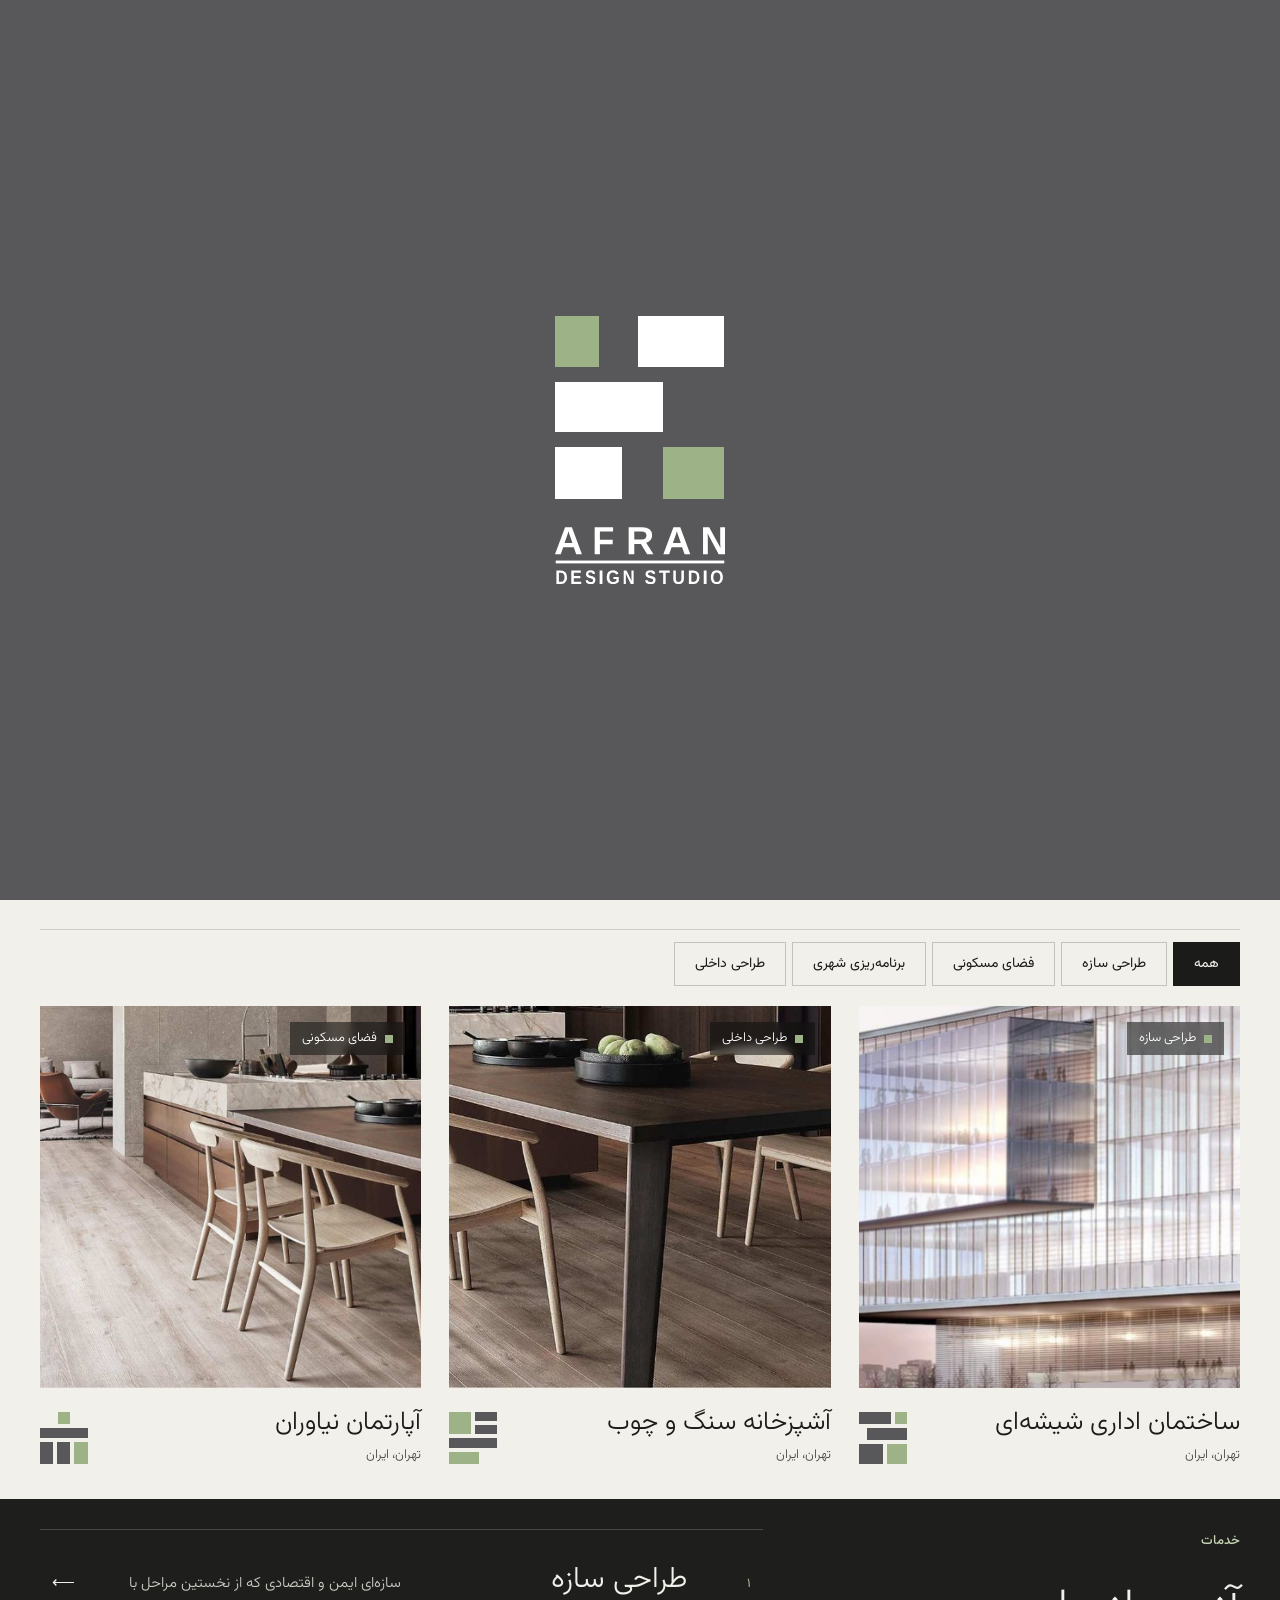
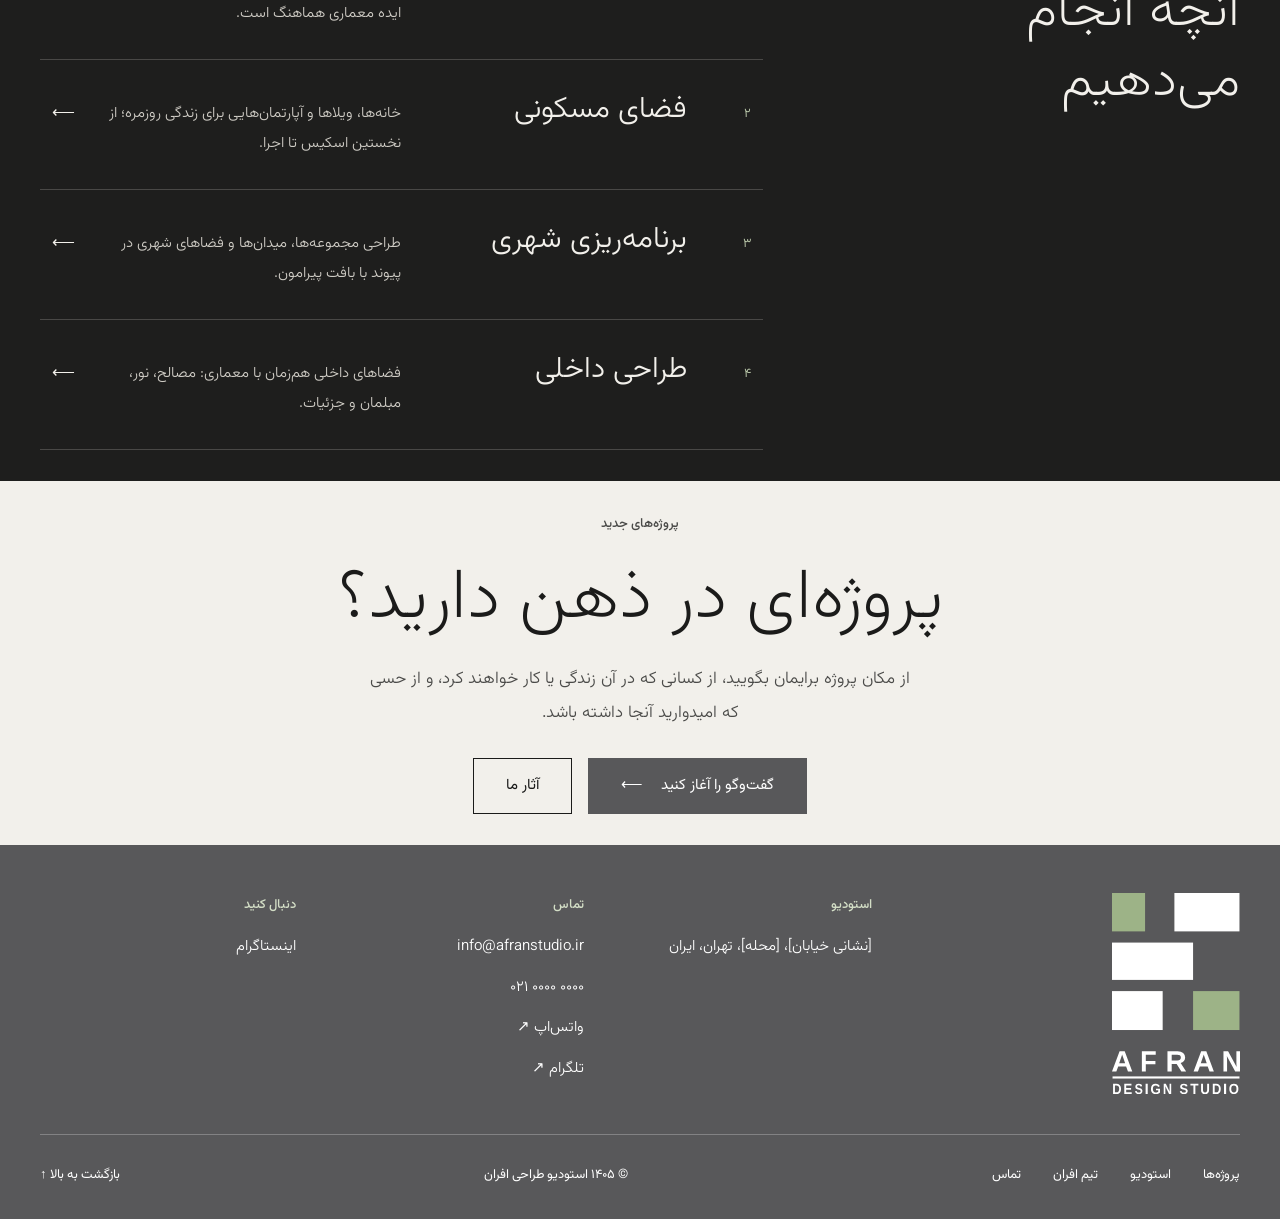
==== commit 2ff1dd29: "Reduce remaining spacing: grid gaps, project story, quote, footer, contact Tighten the leftover larg" ====
--- a/index.html
+++ b/index.html
@@ -58,7 +58,7 @@
         <h2 class="section-head__title"><span id="projects-title" data-text="projects_heading">پروژه‌های منتخب</span> <span class="section-head__count" id="home-count"></span></h2>
         <a href="projects.html">مشاهده همه پروژه‌ها <span aria-hidden="true">⟵</span></a>
       </div>
-      <div class="chips" id="home-filters" role="group" aria-label="فیلتر بر اساس خدمت" style="padding: 18px 0 36px"></div>
+      <div class="chips" id="home-filters" role="group" aria-label="فیلتر بر اساس خدمت" style="padding: 12px 0 20px"></div>
       <div class="cards" id="home-cards" aria-live="polite"></div>
     </section>
 
--- a/assets/css/main.css
+++ b/assets/css/main.css
@@ -38,12 +38,9 @@
   --max: 1320px;
   --gutter: clamp(20px, 4vw, 40px);
   --header-pad: clamp(20px, 4vw, 56px);
-  --section: clamp(88px, 10vw, 150px);
+  --section: clamp(20px, 2.4vw, 32px);
   --ease: cubic-bezier(.2, .7, .2, 1);
 }
-
-/* Home: sections sit close together */
-body[data-page="home"] { --section: clamp(20px, 2.4vw, 32px); }
 
 /* ---------- Base ---------- */
 *, *::before, *::after { box-sizing: border-box; }
@@ -65,6 +62,7 @@
 h1, h2, h3, p, figure, blockquote, dl, dd, ol, ul { margin: 0; }
 ol, ul { padding: 0; list-style: none; }
 :focus-visible { outline: 2px solid var(--sage-deep); outline-offset: 3px; }
+[hidden] { display: none !important; }
 .visually-hidden { position: absolute !important; width: 1px; height: 1px; overflow: hidden; clip: rect(0 0 0 0); white-space: nowrap; }
 .skip-link { position: absolute; top: -100px; right: 16px; z-index: 100; background: var(--ink); color: #fff; padding: 10px 16px; }
 .skip-link:focus { top: 16px; }
@@ -160,10 +158,10 @@
 @media (max-width: 640px) { .hero__subtitle { white-space: normal; } }
 
 /* ---------- Home: intro ---------- */
-.intro { display: flex; flex-wrap: wrap; gap: 48px 96px; align-items: flex-start; }
+.intro { display: flex; flex-wrap: wrap; gap: 24px 96px; align-items: flex-start; }
 .intro__head { flex: 1 1 340px; display: flex; flex-direction: column; gap: 28px; }
-.intro__body { flex: 1 1 380px; padding-top: 44px; }
-.intro__body .link-arrow { margin-top: 34px; }
+.intro__body { flex: 1 1 380px; padding-top: 28px; }
+.intro__body .link-arrow { margin-top: 20px; }
 
 /* ---------- Section head (title + link) ---------- */
 .section-head { display: flex; justify-content: space-between; align-items: baseline; gap: 16px; flex-wrap: wrap; padding-bottom: 20px; border-bottom: 1px solid var(--line); }
@@ -181,7 +179,7 @@
 .chip[aria-pressed="true"] { background: var(--ink); border-color: var(--ink); color: var(--paper); }
 
 /* ---------- Project cards ---------- */
-.cards { display: grid; grid-template-columns: repeat(auto-fill, minmax(min(320px, 100%), 1fr)); gap: 56px 28px; }
+.cards { display: grid; grid-template-columns: repeat(auto-fill, minmax(min(320px, 100%), 1fr)); gap: 32px 28px; }
 .card { display: flex; flex-direction: column; gap: 18px; }
 .card:hover { opacity: 1; }
 .card__media { position: relative; aspect-ratio: 1 / 1; overflow: hidden; background: var(--stone-deep); }
@@ -238,7 +236,7 @@
 .dark .eyebrow { color: var(--sage-light); }
 
 /* ---------- Services list ---------- */
-.services { display: flex; flex-wrap: wrap; gap: 48px 96px; }
+.services { display: flex; flex-wrap: wrap; gap: 24px 96px; }
 .services__head { flex: 1 1 300px; display: flex; flex-direction: column; gap: 24px; }
 .services__list { flex: 2 1 560px; border-top: 1px solid var(--line); }
 .service { display: flex; align-items: baseline; gap: 32px; padding: 30px 12px; border-bottom: 1px solid var(--line); flex-wrap: wrap; transition: background .25s; }
@@ -253,18 +251,18 @@
 .dark a.service:hover { background: rgba(242,240,235,.07); }
 
 /* ---------- CTA ---------- */
-.cta { display: flex; flex-direction: column; align-items: center; text-align: center; gap: 28px; }
+.cta { display: flex; flex-direction: column; align-items: center; text-align: center; gap: 16px; }
 .cta__heading { font-weight: 200; font-size: clamp(42px, 5.6vw, 78px); line-height: 1.3; }
 .cta__text { font-size: 17px; line-height: 2; color: var(--ink-soft); max-width: 540px; }
 .cta__actions { display: flex; gap: 16px; flex-wrap: wrap; justify-content: center; margin-top: 12px; }
-.cta-split { display: flex; flex-wrap: wrap; gap: 32px 80px; align-items: center; justify-content: space-between; }
+.cta-split { display: flex; flex-wrap: wrap; gap: 20px 80px; align-items: center; justify-content: space-between; }
 .cta-split__heading { font-weight: 200; font-size: clamp(36px, 4.4vw, 60px); line-height: 1.45; max-width: 640px; }
 .cta-split__actions { display: flex; gap: 14px; flex-wrap: wrap; }
 
 /* ---------- Footer ---------- */
 .site-footer { background: var(--graphite); color: #fff; }
-.site-footer__inner { padding-block: 96px 40px; display: flex; flex-direction: column; gap: 80px; }
-.site-footer__cols { display: flex; flex-wrap: wrap; gap: 56px; justify-content: space-between; }
+.site-footer__inner { padding-block: 48px 32px; display: flex; flex-direction: column; gap: 40px; }
+.site-footer__cols { display: flex; flex-wrap: wrap; gap: 32px; justify-content: space-between; }
 .footer-brand { flex: 1 1 260px; }
 .footer-brand img { width: 128px; height: auto; }
 .footer-col { flex: 1 1 180px; display: flex; flex-direction: column; gap: 12px; font-size: 15px; line-height: 1.9; }
@@ -273,7 +271,7 @@
 .site-footer__bottom nav { display: flex; gap: 32px; flex-wrap: wrap; }
 
 /* ---------- Page header (inner pages) ---------- */
-.page-head { display: flex; flex-wrap: wrap; gap: 32px 96px; align-items: flex-end; justify-content: space-between; padding-block: clamp(56px, 8vw, 112px) clamp(48px, 6vw, 72px); }
+.page-head { display: flex; flex-wrap: wrap; gap: 20px 96px; align-items: flex-end; justify-content: space-between; padding-block: clamp(24px, 3vw, 40px) clamp(20px, 2.4vw, 32px); }
 .page-head__title { display: flex; flex-direction: column; gap: 20px; }
 .page-head__text { max-width: 480px; font-size: 17px; line-height: 2.1; color: var(--ink-soft); }
 
@@ -283,8 +281,8 @@
 .view-toggle button { width: 44px; height: 44px; border: 1px solid var(--line-strong); background: transparent; cursor: pointer; display: inline-flex; align-items: center; justify-content: center; }
 .view-toggle button[aria-pressed="true"] { border-color: var(--ink); }
 .view-toggle svg { width: 16px; height: 16px; stroke: var(--ink); fill: none; }
-.works { padding-block: 48px var(--section); }
-.works--grid { display: grid; grid-template-columns: repeat(auto-fill, minmax(min(320px, 100%), 1fr)); gap: 64px 28px; }
+.works { padding-block: 24px var(--section); }
+.works--grid { display: grid; grid-template-columns: repeat(auto-fill, minmax(min(320px, 100%), 1fr)); gap: 32px 28px; }
 .works--list .card { display: none; }
 .works-list { padding-bottom: var(--section); }
 .works-list__head { display: flex; gap: 24px; padding: 14px 12px; font-size: 13px; font-weight: 500; color: var(--ink-soft); border-bottom: 1px solid var(--line); }
@@ -298,12 +296,12 @@
 @media (max-width: 860px) { .works-list__head { display: none; } }
 
 /* ---------- Project detail ---------- */
-.project-hero { position: relative; height: min(860px, 100svh); min-height: 560px; overflow: hidden; background: #2A2826; color: #fff; }
-.project-hero__bottom { position: absolute; inset-inline: 0; bottom: 0; padding: 0 var(--header-pad) 56px; display: flex; flex-wrap: wrap; align-items: flex-end; justify-content: space-between; gap: 24px; }
-.project-hero__back { font-size: 14px; }
-.project-hero__title { font-weight: 200; font-size: clamp(52px, 8vw, 120px); line-height: 1.2; margin-top: 16px; text-shadow: 0 2px 24px rgba(0,0,0,.3); }
-.project-hero__place { display: flex; align-items: center; gap: 14px; font-size: 15px; padding-bottom: 18px; }
-.story { display: flex; flex-wrap: wrap; gap: 56px 96px; align-items: flex-start; }
+.project-head { display: flex; flex-direction: column; gap: 8px; margin-bottom: 20px; }
+.project-head__back { font-size: 14px; }
+.project-head__row { display: flex; flex-wrap: wrap; align-items: flex-end; justify-content: space-between; gap: 12px 24px; }
+.project-head__title { font-weight: 200; font-size: clamp(40px, 6vw, 88px); line-height: 1.2; }
+.project-head__place { display: flex; align-items: center; gap: 14px; font-size: 15px; padding-bottom: 12px; }
+.story { display: flex; flex-wrap: wrap; gap: 32px 96px; align-items: flex-start; }
 .facts { flex: 1 1 300px; border-top: 1px solid var(--line); }
 .facts div { display: flex; justify-content: space-between; gap: 16px; padding: 16px 0; border-bottom: 1px solid var(--line); }
 .facts dt { font-size: 13px; font-weight: 500; color: var(--ink-soft); }
@@ -312,7 +310,7 @@
 .story__summary { font-weight: 300; font-size: clamp(28px, 3.2vw, 42px); line-height: 1.6; }
 .story__body p:not(.story__summary) { font-size: 17px; line-height: 2.1; color: var(--ink-2); }
 
-.slideshow { max-width: 1440px; margin-inline: auto; padding-inline: var(--gutter); display: flex; flex-direction: column; gap: 22px; }
+.slideshow { max-width: 1440px; margin-inline: auto; padding: 8px var(--gutter) 0; display: flex; flex-direction: column; gap: 22px; }
 .slideshow__stage { position: relative; aspect-ratio: 16 / 9; overflow: hidden; background: #2A2826; }
 .slideshow__stage img { position: absolute; inset: 0; width: 100%; height: 100%; object-fit: cover; opacity: 0; transition: opacity .6s var(--ease); }
 .slideshow__stage img.is-active { opacity: 1; }
@@ -331,10 +329,10 @@
 .slideshow__btns button { width: 44px; height: 44px; border: 1px solid rgba(27,27,26,.3); background: transparent; cursor: pointer; font-size: 16px; }
 .slideshow__btns button:last-child { background: var(--ink); color: var(--paper); border-color: var(--ink); }
 
-.pull-quote { display: flex; flex-direction: column; align-items: center; gap: 28px; text-align: center; }
+.pull-quote { display: flex; flex-direction: column; align-items: center; gap: 16px; text-align: center; }
 .pull-quote blockquote { font-weight: 200; font-size: clamp(28px, 3.2vw, 42px); line-height: 1.7; }
 .pull-quote cite { font-style: normal; font-size: 14px; color: var(--ink-soft); }
-.next-project { display: flex; flex-direction: column; align-items: center; gap: 18px; text-align: center; padding: clamp(80px, 9vw, 130px) 24px; background: var(--stone); }
+.next-project { display: flex; flex-direction: column; align-items: center; gap: 10px; text-align: center; padding: clamp(24px, 3vw, 40px) 24px; background: var(--stone); }
 .next-project:hover { opacity: 1; background: #E2DED6; }
 .next-project__title { font-weight: 200; font-size: clamp(52px, 7vw, 104px); line-height: 1.2; }
 .next-project__place { display: flex; align-items: center; gap: 12px; font-size: 15px; }
@@ -344,7 +342,7 @@
 .split { max-width: 1440px; margin-inline: auto; padding-inline: var(--gutter); display: flex; flex-wrap: wrap; gap: 28px; align-items: stretch; }
 .split__img { flex: 2 1 560px; min-width: 0; height: 640px; object-fit: cover; }
 .split + .dark { margin-top: var(--section); }
-.mark-card { flex: 1 1 340px; background: var(--graphite); color: #fff; padding: 48px 44px; display: flex; flex-direction: column; justify-content: space-between; gap: 48px; }
+.mark-card { flex: 1 1 340px; background: var(--graphite); color: #fff; padding: 32px 32px; display: flex; flex-direction: column; justify-content: space-between; gap: 24px; }
 .mark-card svg { width: 120px; height: 130px; }
 .mark-card .b-g { fill: var(--sage); } .mark-card .b-w { fill: #fff; }
 .mark-card .eyebrow { color: var(--sage-mist); margin-bottom: 16px; }
@@ -353,10 +351,10 @@
 /* ---------- Team ---------- */
 .wide-img { width: 100%; aspect-ratio: 21 / 8; object-fit: cover; }
 .stats { display: grid; grid-template-columns: repeat(auto-fit, minmax(200px, 1fr)); border-bottom: 1px solid var(--line); }
-.stat { padding: 32px 0 32px 24px; display: flex; flex-direction: column; gap: 6px; }
+.stat { padding: 20px 0 20px 24px; display: flex; flex-direction: column; gap: 6px; }
 .stat__value { font-size: 52px; font-weight: 200; line-height: 1.2; }
 .stat__label { font-size: 14px; color: var(--ink-soft); }
-.founder { display: flex; flex-wrap: wrap; gap: 48px 80px; align-items: center; }
+.founder { display: flex; flex-wrap: wrap; gap: 24px 80px; align-items: center; }
 .founder__photo { position: relative; flex: 1 1 420px; aspect-ratio: 4 / 5; max-height: 680px; overflow: hidden; background: #BFD3E0; }
 .founder__photo img { width: 100%; height: 100%; object-fit: cover; }
 .founder__photo .dot, .portrait .dot { position: absolute; right: 24px; top: 24px; width: 14px; height: 14px; }
@@ -369,7 +367,7 @@
 .founder__links { display: flex; gap: 24px; font-size: 14px; }
 .founder__links a { border-bottom: 1px solid var(--ink); padding-bottom: 4px; }
 .members-wrap { background: var(--stone); }
-.members { display: grid; grid-template-columns: repeat(auto-fill, minmax(min(260px, 100%), 1fr)); gap: 56px 28px; margin-top: 56px; }
+.members { display: grid; grid-template-columns: repeat(auto-fill, minmax(min(260px, 100%), 1fr)); gap: 40px 28px; margin-top: 32px; }
 .member { display: flex; flex-direction: column; gap: 16px; }
 .portrait { position: relative; aspect-ratio: 4 / 5; overflow: hidden; background: var(--stone-deep); transition: transform .6s var(--ease); }
 .member:hover .portrait { transform: translateY(-6px); }
@@ -381,8 +379,8 @@
 .member__bio { font-size: 14px; line-height: 1.9; color: var(--ink-soft); }
 
 /* ---------- Contact ---------- */
-.contact { display: flex; flex-wrap: wrap; gap: 72px 120px; padding-block: clamp(56px, 8vw, 112px) clamp(96px, 10vw, 140px); }
-.contact__info { flex: 1 1 380px; display: flex; flex-direction: column; gap: 56px; }
+.contact { display: flex; flex-wrap: wrap; gap: 32px 120px; padding-block: clamp(24px, 3vw, 40px) var(--section); }
+.contact__info { flex: 1 1 380px; display: flex; flex-direction: column; gap: 32px; }
 .contact__head { display: flex; flex-direction: column; gap: 24px; }
 .contact__title { font-weight: 200; font-size: clamp(44px, 5.6vw, 80px); line-height: 1.35; }
 .details { border-top: 1px solid var(--line); }
@@ -390,7 +388,7 @@
 .details dt { width: 110px; font-size: 13px; font-weight: 500; color: var(--ink-soft); padding-top: 4px; }
 .details dd { font-size: 16px; line-height: 1.9; display: flex; flex-wrap: wrap; gap: 8px 24px; }
 .details a.u { border-bottom: 1px solid var(--ink); }
-.form { flex: 1 1 420px; display: flex; flex-direction: column; gap: 28px; background: var(--stone); padding: clamp(28px, 4vw, 56px); align-self: flex-start; }
+.form { flex: 1 1 420px; display: flex; flex-direction: column; gap: 20px; background: var(--stone); padding: clamp(28px, 4vw, 56px); align-self: flex-start; }
 .form__row { display: flex; flex-wrap: wrap; gap: 28px; }
 .field { flex: 1 1 200px; display: flex; flex-direction: column; gap: 8px; font-size: 13px; font-weight: 400; color: var(--ink-soft); }
 .field input, .field textarea { font-size: 16px; padding: 12px 0; border: 0; border-bottom: 1px solid var(--ink); background: transparent; color: var(--ink); border-radius: 0; }
@@ -451,7 +449,7 @@
   .site-header { padding-block: 22px; }
   .intro__body { padding-top: 0; }
   .split__img { height: 420px; }
-  .site-footer__inner { padding-block: 64px 32px; gap: 56px; }
+  .site-footer__inner { padding-block: 40px 24px; gap: 32px; }
   .footer-brand img { width: 104px; }
   .menu__panel { width: 100%; padding: 22px var(--header-pad) 32px; }
 }
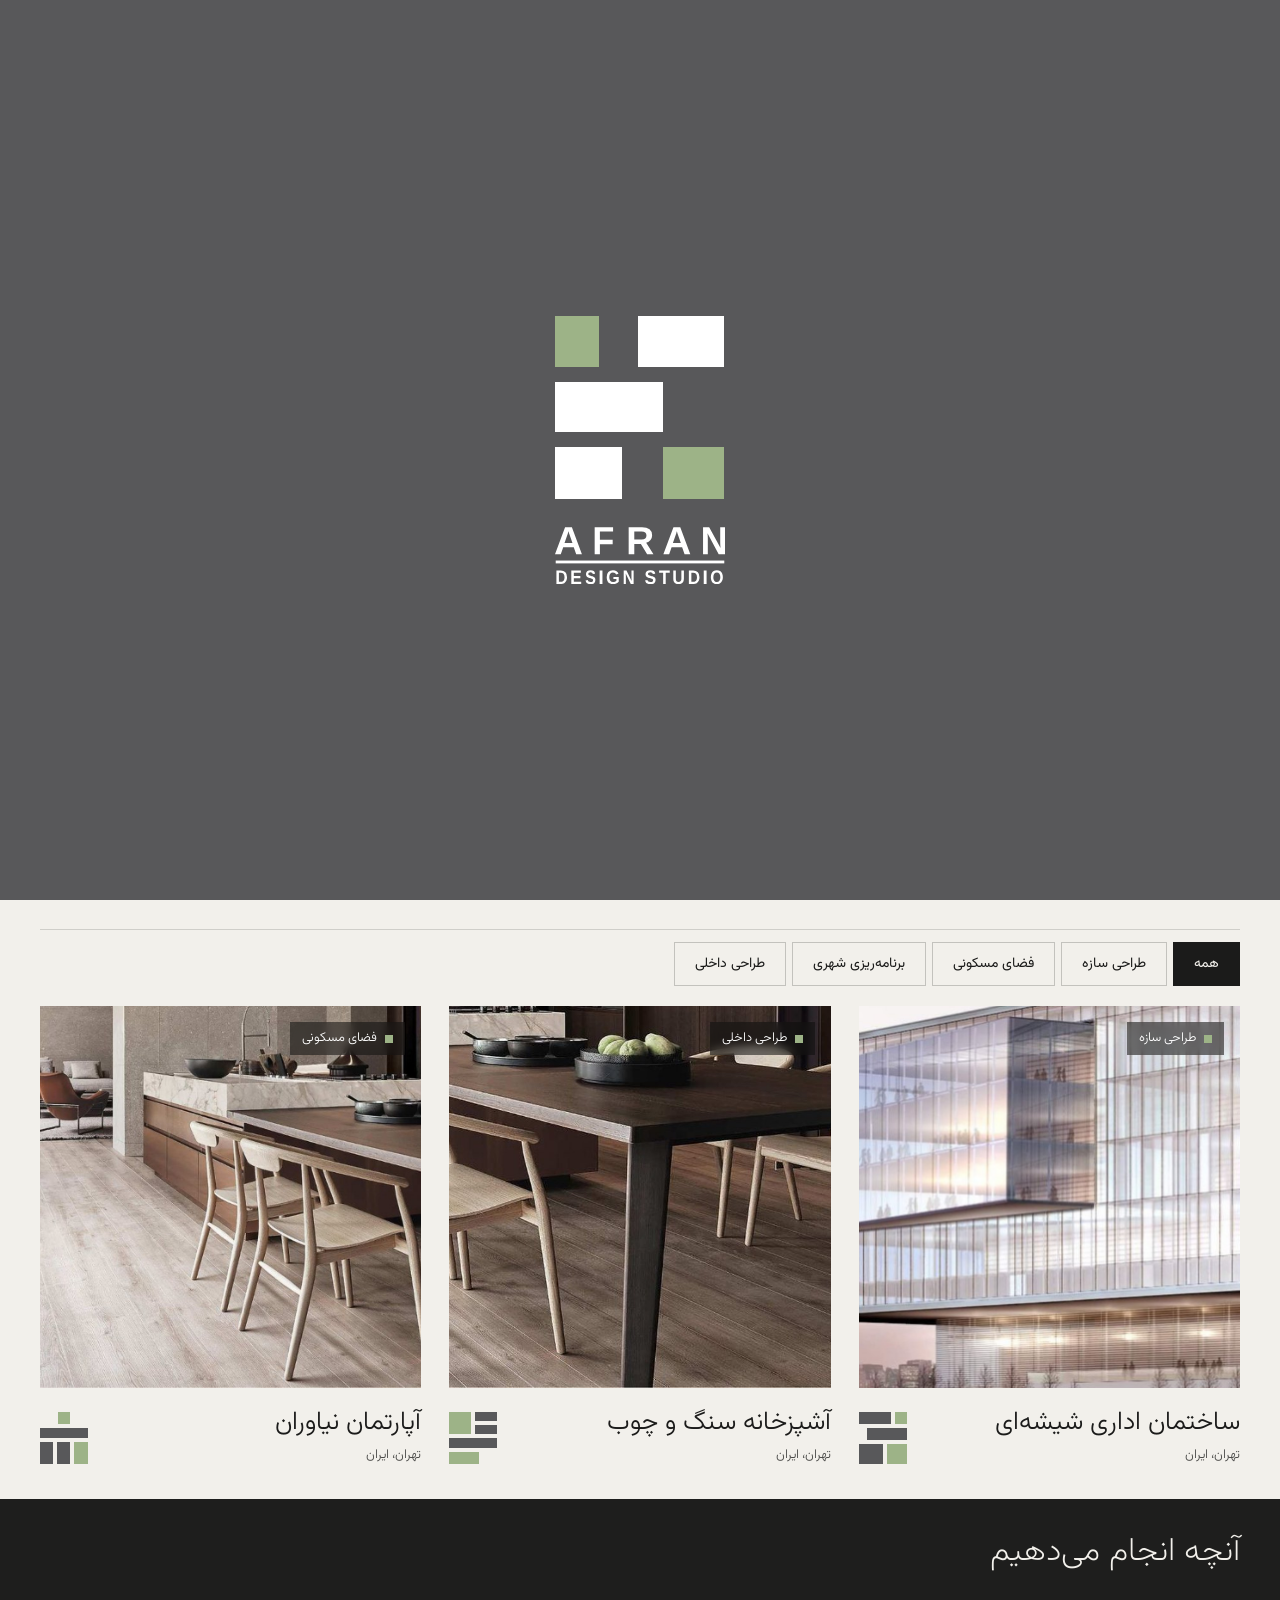
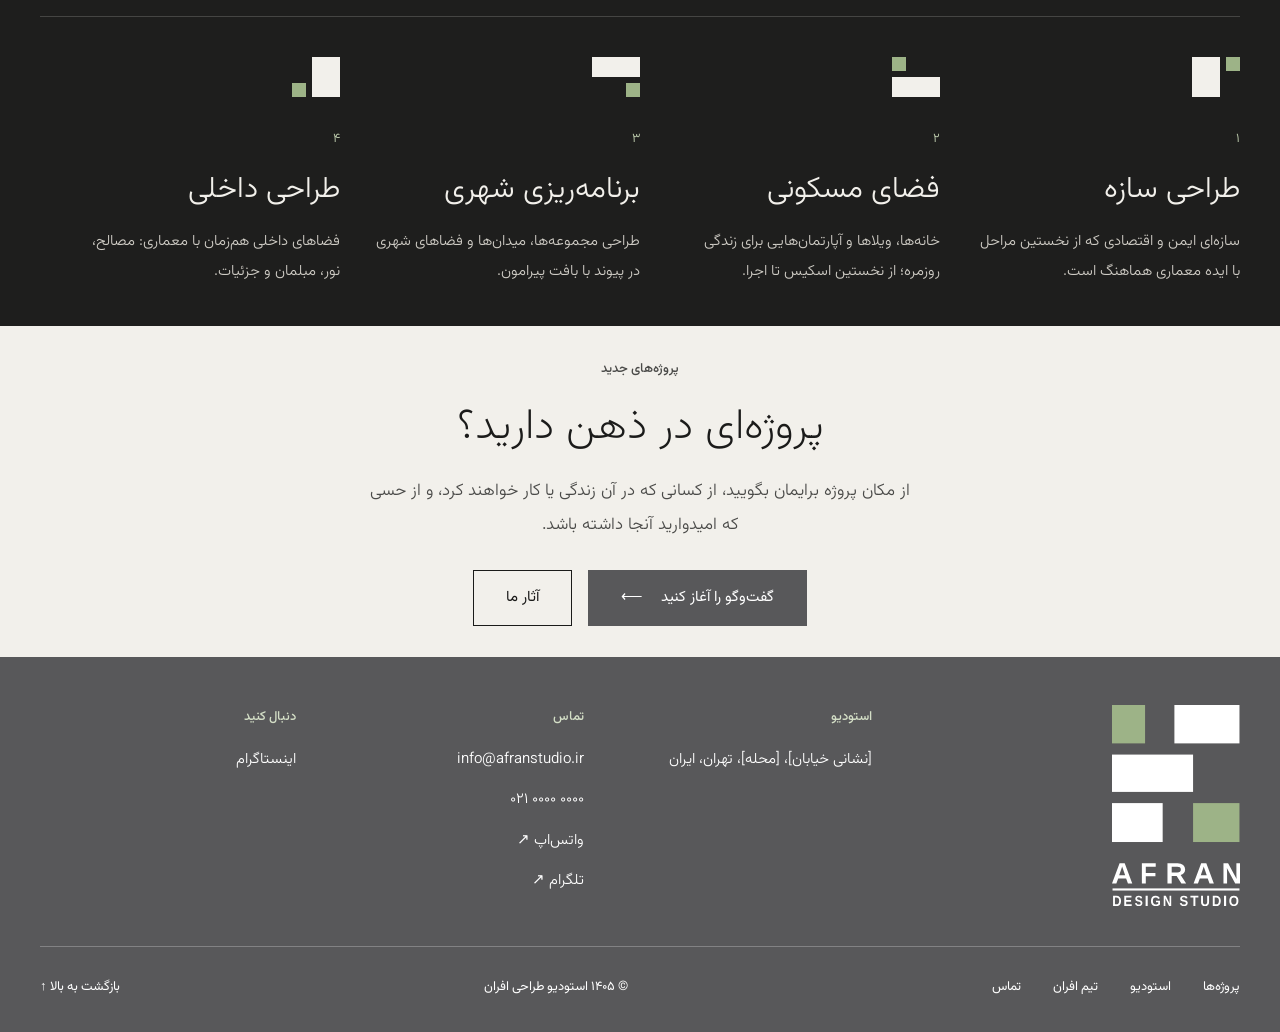
==== commit 2da8aef0: "Remove eyebrows and project count, minimal page transition, four-step services - Drop the small eyeb" ====
--- a/index.html
+++ b/index.html
@@ -41,7 +41,6 @@
     <section class="section container container--narrow">
       <div class="intro">
         <div class="intro__head">
-          <span class="eyebrow">استودیو</span>
           <h2 class="h-1 pre-line" data-text="intro.heading"></h2>
           <span class="rule"></span>
         </div>
@@ -55,7 +54,7 @@
 
     <section class="container" style="padding-bottom: var(--section)" aria-labelledby="projects-title">
       <div class="section-head">
-        <h2 class="section-head__title"><span id="projects-title" data-text="projects_heading">پروژه‌های منتخب</span> <span class="section-head__count" id="home-count"></span></h2>
+        <h2 class="section-head__title" id="projects-title" data-text="projects_heading">پروژه‌های منتخب</h2>
         <a href="projects.html">مشاهده همه پروژه‌ها <span aria-hidden="true">⟵</span></a>
       </div>
       <div class="chips" id="home-filters" role="group" aria-label="فیلتر بر اساس خدمت" style="padding: 12px 0 20px"></div>
@@ -66,7 +65,6 @@
       <div class="container section">
         <div class="services" id="services" role="group" aria-labelledby="services-title">
           <div class="services__head">
-            <span class="eyebrow">خدمات</span>
             <h2 class="h-2" id="services-title" data-text="services_heading" style="font-weight: 200"></h2>
           </div>
           <div class="services__list" id="services-list"></div>
--- a/assets/css/main.css
+++ b/assets/css/main.css
@@ -76,9 +76,9 @@
 .pre-line { white-space: pre-line; }
 .arrow { display: inline-block; }
 
-.h-display { font-weight: 200; font-size: clamp(56px, 8vw, 116px); line-height: 1.12; }
-.h-1 { font-weight: 300; font-size: clamp(40px, 4.8vw, 64px); line-height: 1.3; }
-.h-2 { font-weight: 300; font-size: clamp(36px, 4.2vw, 54px); line-height: 1.3; }
+.h-display { font-weight: 200; font-size: clamp(34px, 4.6vw, 64px); line-height: 1.2; }
+.h-1 { font-weight: 300; font-size: clamp(26px, 3vw, 40px); line-height: 1.4; }
+.h-2 { font-weight: 300; font-size: clamp(24px, 2.6vw, 34px); line-height: 1.4; }
 .lead { font-size: 18px; line-height: 2.1; color: var(--ink-2); }
 .text { font-size: 16px; line-height: 2.1; color: var(--ink-soft); }
 .text + .text, .lead + .text { margin-top: 22px; }
@@ -153,7 +153,7 @@
 .hero__img { position: absolute; inset: 0; width: 100%; height: 100%; object-fit: cover; }
 .hero__shade { position: absolute; inset: 0; background: linear-gradient(180deg, rgba(18,17,16,.6) 0%, rgba(18,17,16,.42) 40%, rgba(18,17,16,.38) 60%, rgba(18,17,16,.7) 100%); }
 .hero__center { position: absolute; inset-inline: 0; top: 54%; transform: translateY(-50%); text-align: center; padding: 0 20px; }
-.hero__title { font-weight: 300; font-size: clamp(64px, 10vw, 150px); line-height: 1.1; text-shadow: 0 2px 30px rgba(0,0,0,.35); }
+.hero__title { font-weight: 300; font-size: clamp(40px, 6vw, 88px); line-height: 1.15; text-shadow: 0 2px 30px rgba(0,0,0,.35); }
 .hero__subtitle { margin-top: 18px; font-size: clamp(13px, 1.3vw, 18px); font-weight: 400; white-space: pre; text-shadow: 0 1px 12px rgba(0,0,0,.5); }
 @media (max-width: 640px) { .hero__subtitle { white-space: normal; } }
 
@@ -166,7 +166,6 @@
 /* ---------- Section head (title + link) ---------- */
 .section-head { display: flex; justify-content: space-between; align-items: baseline; gap: 16px; flex-wrap: wrap; padding-bottom: 20px; border-bottom: 1px solid var(--line); }
 .section-head__title { font-size: 16px; font-weight: 500; }
-.section-head__count { color: var(--ink-soft); font-weight: 300; }
 .section-head a { display: inline-flex; align-items: center; gap: 16px; font-size: 14px; min-height: 44px; }
 
 /* ---------- Filter chips ---------- */
@@ -235,28 +234,28 @@
 .dark { background: var(--night); color: var(--paper); }
 .dark .eyebrow { color: var(--sage-light); }
 
-/* ---------- Services list ---------- */
-.services { display: flex; flex-wrap: wrap; gap: 24px 96px; }
-.services__head { flex: 1 1 300px; display: flex; flex-direction: column; gap: 24px; }
-.services__list { flex: 2 1 560px; border-top: 1px solid var(--line); }
-.service { display: flex; align-items: baseline; gap: 32px; padding: 30px 12px; border-bottom: 1px solid var(--line); flex-wrap: wrap; transition: background .25s; }
-a.service:hover { background: var(--stone); opacity: 1; }
-.service__num { font-size: 13px; color: var(--ink-soft); width: 32px; }
-.service__title { flex: 1 1 220px; font-size: 30px; font-weight: 300; line-height: 1.3; }
-.service__text { flex: 1 1 260px; font-size: 15px; line-height: 2; color: var(--ink-soft); }
-.dark .services__list { border-color: rgba(242,240,235,.2); }
-.dark .service { border-color: rgba(242,240,235,.2); }
+/* ---------- Services: four steps, each with a part of the logo ---------- */
+.services { display: flex; flex-direction: column; gap: 40px; }
+.services__head { display: flex; flex-direction: column; gap: 24px; }
+.services__list { display: grid; grid-template-columns: repeat(auto-fit, minmax(220px, 1fr)); border-top: 1px solid var(--line); }
+.service { padding: 40px 0 8px 32px; display: flex; flex-direction: column; gap: 18px; }
+.service svg { width: 48px; height: 40px; }
+.service__num { font-size: 13px; color: var(--ink-soft); }
+.service__title { font-weight: 300; font-size: 30px; line-height: 1.3; }
+.service__text { font-size: 15px; line-height: 2; color: var(--ink-soft); max-width: 290px; }
+.dark .services__list { border-color: rgba(242,240,235,.18); }
 .dark .service__num { color: var(--sage-light); }
 .dark .service__text { color: var(--night-text); }
-.dark a.service:hover { background: rgba(242,240,235,.07); }
+.dark a.service { transition: opacity .25s; }
+.dark a.service:hover { opacity: .75; }
 
 /* ---------- CTA ---------- */
 .cta { display: flex; flex-direction: column; align-items: center; text-align: center; gap: 16px; }
-.cta__heading { font-weight: 200; font-size: clamp(42px, 5.6vw, 78px); line-height: 1.3; }
+.cta__heading { font-weight: 200; font-size: clamp(28px, 3.4vw, 48px); line-height: 1.4; }
 .cta__text { font-size: 17px; line-height: 2; color: var(--ink-soft); max-width: 540px; }
 .cta__actions { display: flex; gap: 16px; flex-wrap: wrap; justify-content: center; margin-top: 12px; }
 .cta-split { display: flex; flex-wrap: wrap; gap: 20px 80px; align-items: center; justify-content: space-between; }
-.cta-split__heading { font-weight: 200; font-size: clamp(36px, 4.4vw, 60px); line-height: 1.45; max-width: 640px; }
+.cta-split__heading { font-weight: 200; font-size: clamp(26px, 2.8vw, 38px); line-height: 1.5; max-width: 640px; }
 .cta-split__actions { display: flex; gap: 14px; flex-wrap: wrap; }
 
 /* ---------- Footer ---------- */
@@ -299,7 +298,7 @@
 .project-head { display: flex; flex-direction: column; gap: 8px; margin-bottom: 20px; }
 .project-head__back { font-size: 14px; }
 .project-head__row { display: flex; flex-wrap: wrap; align-items: flex-end; justify-content: space-between; gap: 12px 24px; }
-.project-head__title { font-weight: 200; font-size: clamp(40px, 6vw, 88px); line-height: 1.2; }
+.project-head__title { font-weight: 200; font-size: clamp(30px, 3.8vw, 54px); line-height: 1.25; }
 .project-head__place { display: flex; align-items: center; gap: 14px; font-size: 15px; padding-bottom: 12px; }
 .story { display: flex; flex-wrap: wrap; gap: 32px 96px; align-items: flex-start; }
 .facts { flex: 1 1 300px; border-top: 1px solid var(--line); }
@@ -307,7 +306,7 @@
 .facts dt { font-size: 13px; font-weight: 500; color: var(--ink-soft); }
 .facts dd { font-size: 15px; font-weight: 400; text-align: end; }
 .story__body { flex: 2 1 520px; display: flex; flex-direction: column; gap: 28px; }
-.story__summary { font-weight: 300; font-size: clamp(28px, 3.2vw, 42px); line-height: 1.6; }
+.story__summary { font-weight: 300; font-size: clamp(22px, 2.2vw, 30px); line-height: 1.6; }
 .story__body p:not(.story__summary) { font-size: 17px; line-height: 2.1; color: var(--ink-2); }
 
 .slideshow { max-width: 1440px; margin-inline: auto; padding: 8px var(--gutter) 0; display: flex; flex-direction: column; gap: 22px; }
@@ -330,11 +329,11 @@
 .slideshow__btns button:last-child { background: var(--ink); color: var(--paper); border-color: var(--ink); }
 
 .pull-quote { display: flex; flex-direction: column; align-items: center; gap: 16px; text-align: center; }
-.pull-quote blockquote { font-weight: 200; font-size: clamp(28px, 3.2vw, 42px); line-height: 1.7; }
+.pull-quote blockquote { font-weight: 200; font-size: clamp(22px, 2.2vw, 30px); line-height: 1.7; }
 .pull-quote cite { font-style: normal; font-size: 14px; color: var(--ink-soft); }
 .next-project { display: flex; flex-direction: column; align-items: center; gap: 10px; text-align: center; padding: clamp(24px, 3vw, 40px) 24px; background: var(--stone); }
 .next-project:hover { opacity: 1; background: #E2DED6; }
-.next-project__title { font-weight: 200; font-size: clamp(52px, 7vw, 104px); line-height: 1.2; }
+.next-project__title { font-weight: 200; font-size: clamp(30px, 3.8vw, 54px); line-height: 1.25; }
 .next-project__place { display: flex; align-items: center; gap: 12px; font-size: 15px; }
 .next-project__place .dot { width: 8px; height: 8px; }
 
@@ -359,7 +358,7 @@
 .founder__photo img { width: 100%; height: 100%; object-fit: cover; }
 .founder__photo .dot, .portrait .dot { position: absolute; right: 24px; top: 24px; width: 14px; height: 14px; }
 .founder__body { flex: 1 1 420px; display: flex; flex-direction: column; gap: 22px; }
-.founder__name { font-weight: 300; font-size: clamp(40px, 4.4vw, 60px); line-height: 1.3; }
+.founder__name { font-weight: 300; font-size: clamp(28px, 3vw, 40px); line-height: 1.35; }
 .founder__bio p { font-size: 17px; line-height: 2.1; color: var(--ink-2); }
 .founder__bio p + p { margin-top: 18px; }
 .tags { display: flex; flex-wrap: wrap; gap: 10px; }
@@ -382,7 +381,7 @@
 .contact { display: flex; flex-wrap: wrap; gap: 32px 120px; padding-block: clamp(24px, 3vw, 40px) var(--section); }
 .contact__info { flex: 1 1 380px; display: flex; flex-direction: column; gap: 32px; }
 .contact__head { display: flex; flex-direction: column; gap: 24px; }
-.contact__title { font-weight: 200; font-size: clamp(44px, 5.6vw, 80px); line-height: 1.35; }
+.contact__title { font-weight: 200; font-size: clamp(30px, 3.6vw, 50px); line-height: 1.4; }
 .details { border-top: 1px solid var(--line); }
 .details div { display: flex; gap: 24px; padding: 20px 0; border-bottom: 1px solid var(--line); flex-wrap: wrap; }
 .details dt { width: 110px; font-size: 13px; font-weight: 500; color: var(--ink-soft); padding-top: 4px; }
@@ -410,9 +409,10 @@
 
 /* ---------- Motion: first-visit intro and page transitions (driven by app.js) ---------- */
 /* Cover painted by the <head> script before app.js runs; hides itself if app.js never does. */
+:root { --fx-mark: url("data:image/svg+xml,%3Csvg xmlns='http://www.w3.org/2000/svg' viewBox='0 0 239 257'%3E%3Cg fill='%239DB387'%3E%3Crect x='0' y='0' width='62' height='72'/%3E%3Crect x='152' y='184' width='87' height='73'/%3E%3C/g%3E%3Cg fill='%23fff'%3E%3Crect x='117' y='0' width='122' height='72'/%3E%3Crect x='0' y='93' width='152' height='70'/%3E%3Crect x='0' y='184' width='95' height='73'/%3E%3C/g%3E%3C/svg%3E"); }
 html.fx-intro body::before, html.fx-enter body::before { content: ""; position: fixed; inset: 0; z-index: 220; animation: fx-failsafe 0s 4s forwards; }
 html.fx-intro body::before { background: var(--graphite); }
-html.fx-enter body::before { background: linear-gradient(var(--sage) 0 20%, var(--graphite) 20% 80%, var(--sage) 80%); }
+html.fx-enter body::before { background: var(--graphite) var(--fx-mark) center / 40px auto no-repeat; }
 @keyframes fx-failsafe { to { visibility: hidden; } }
 
 .fx-intro { position: fixed; inset: 0; z-index: 210; display: flex; align-items: center; justify-content: center; background: var(--graphite); transition: opacity .5s var(--ease), visibility .5s; }
@@ -431,24 +431,21 @@
 @keyframes fx-from-left { from { transform: translateX(-80px); opacity: 0; } }
 @keyframes fx-fade { from { opacity: 0; transform: translateY(6px); } }
 
-.fx-bars { position: fixed; inset: 0; z-index: 200; display: flex; flex-direction: column; }
-.fx-bars i { flex: 1; margin-bottom: -1px; background: var(--graphite); transition: transform .5s cubic-bezier(.65, 0, .35, 1); }
-.fx-bars .b1, .fx-bars .b5 { background: var(--sage); }
-.fx-bars .b5 { margin-bottom: 0; }
-.fx-bars .b2 { transition-delay: .05s; animation-delay: .05s; }
-.fx-bars .b3 { transition-delay: .1s; animation-delay: .1s; }
-.fx-bars .b4 { transition-delay: .15s; animation-delay: .15s; }
-.fx-bars .b5 { transition-delay: .2s; animation-delay: .2s; }
-.fx-bars.is-in i { animation-name: fx-bar-in; animation-duration: .42s; animation-timing-function: cubic-bezier(.65, 0, .35, 1); animation-fill-mode: both; }
-.fx-bars.is-out { pointer-events: none; }
-.fx-bars.is-out i { transform: translateX(-101%); }
-@keyframes fx-bar-in { from { transform: translateX(101%); } }
+/* Page transition: a graphite veil with the small logo mark fades over the page, then lifts on the next one. */
+.fx-veil { position: fixed; inset: 0; z-index: 200; background: var(--graphite); transition: opacity .45s var(--ease); }
+.fx-veil__mark { position: absolute; inset: 0; background: var(--fx-mark) center / 40px auto no-repeat; transition: opacity .25s var(--ease); }
+.fx-veil.is-in { animation: fx-veil-in .28s var(--ease) both; }
+.fx-veil.is-in .fx-veil__mark { animation: fx-veil-in .24s .08s var(--ease) both; }
+.fx-veil.is-out { opacity: 0; pointer-events: none; }
+.fx-veil.is-out .fx-veil__mark { opacity: 0; }
+@keyframes fx-veil-in { from { opacity: 0; } }
 
 /* ---------- Responsive ---------- */
 @media (max-width: 860px) {
   .site-header { padding-block: 22px; }
   .intro__body { padding-top: 0; }
   .split__img { height: 420px; }
+  .service { padding-left: 0; }
   .site-footer__inner { padding-block: 40px 24px; gap: 32px; }
   .footer-brand img { width: 104px; }
   .menu__panel { width: 100%; padding: 22px var(--header-pad) 32px; }
